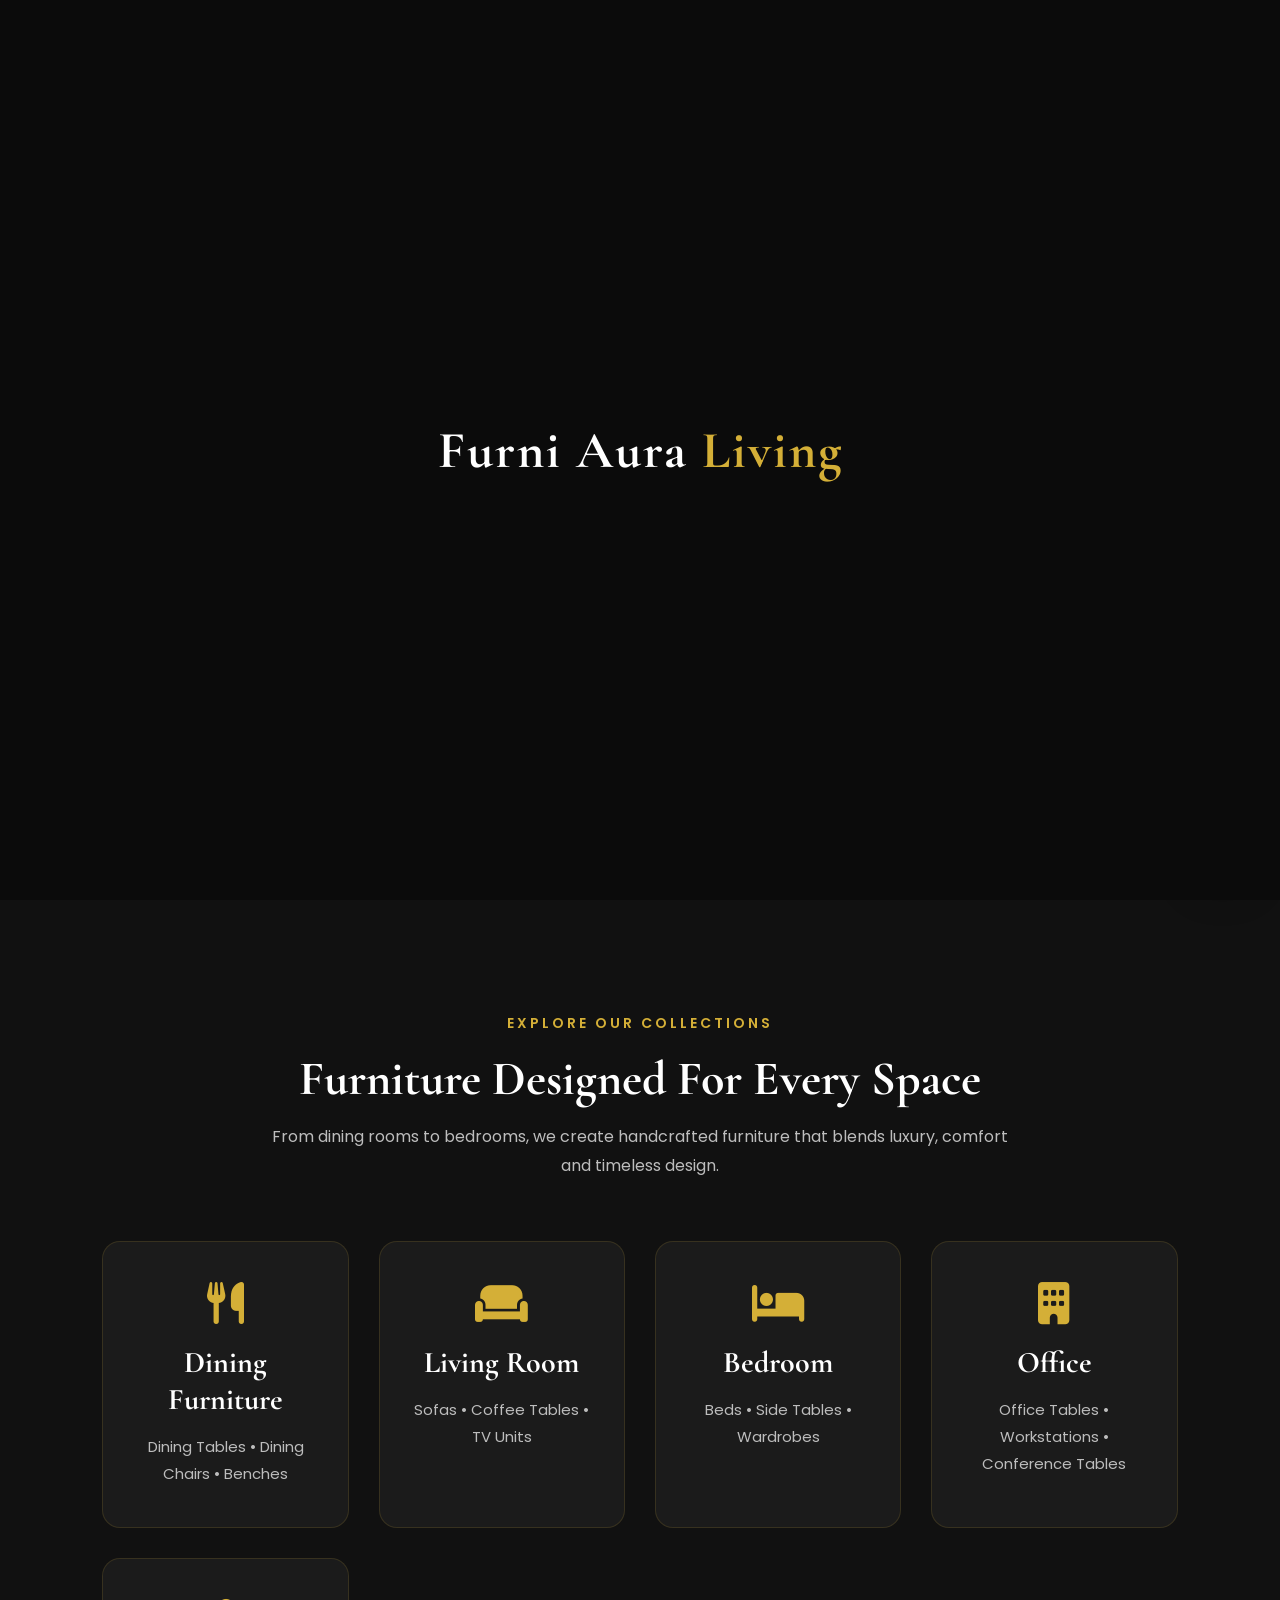
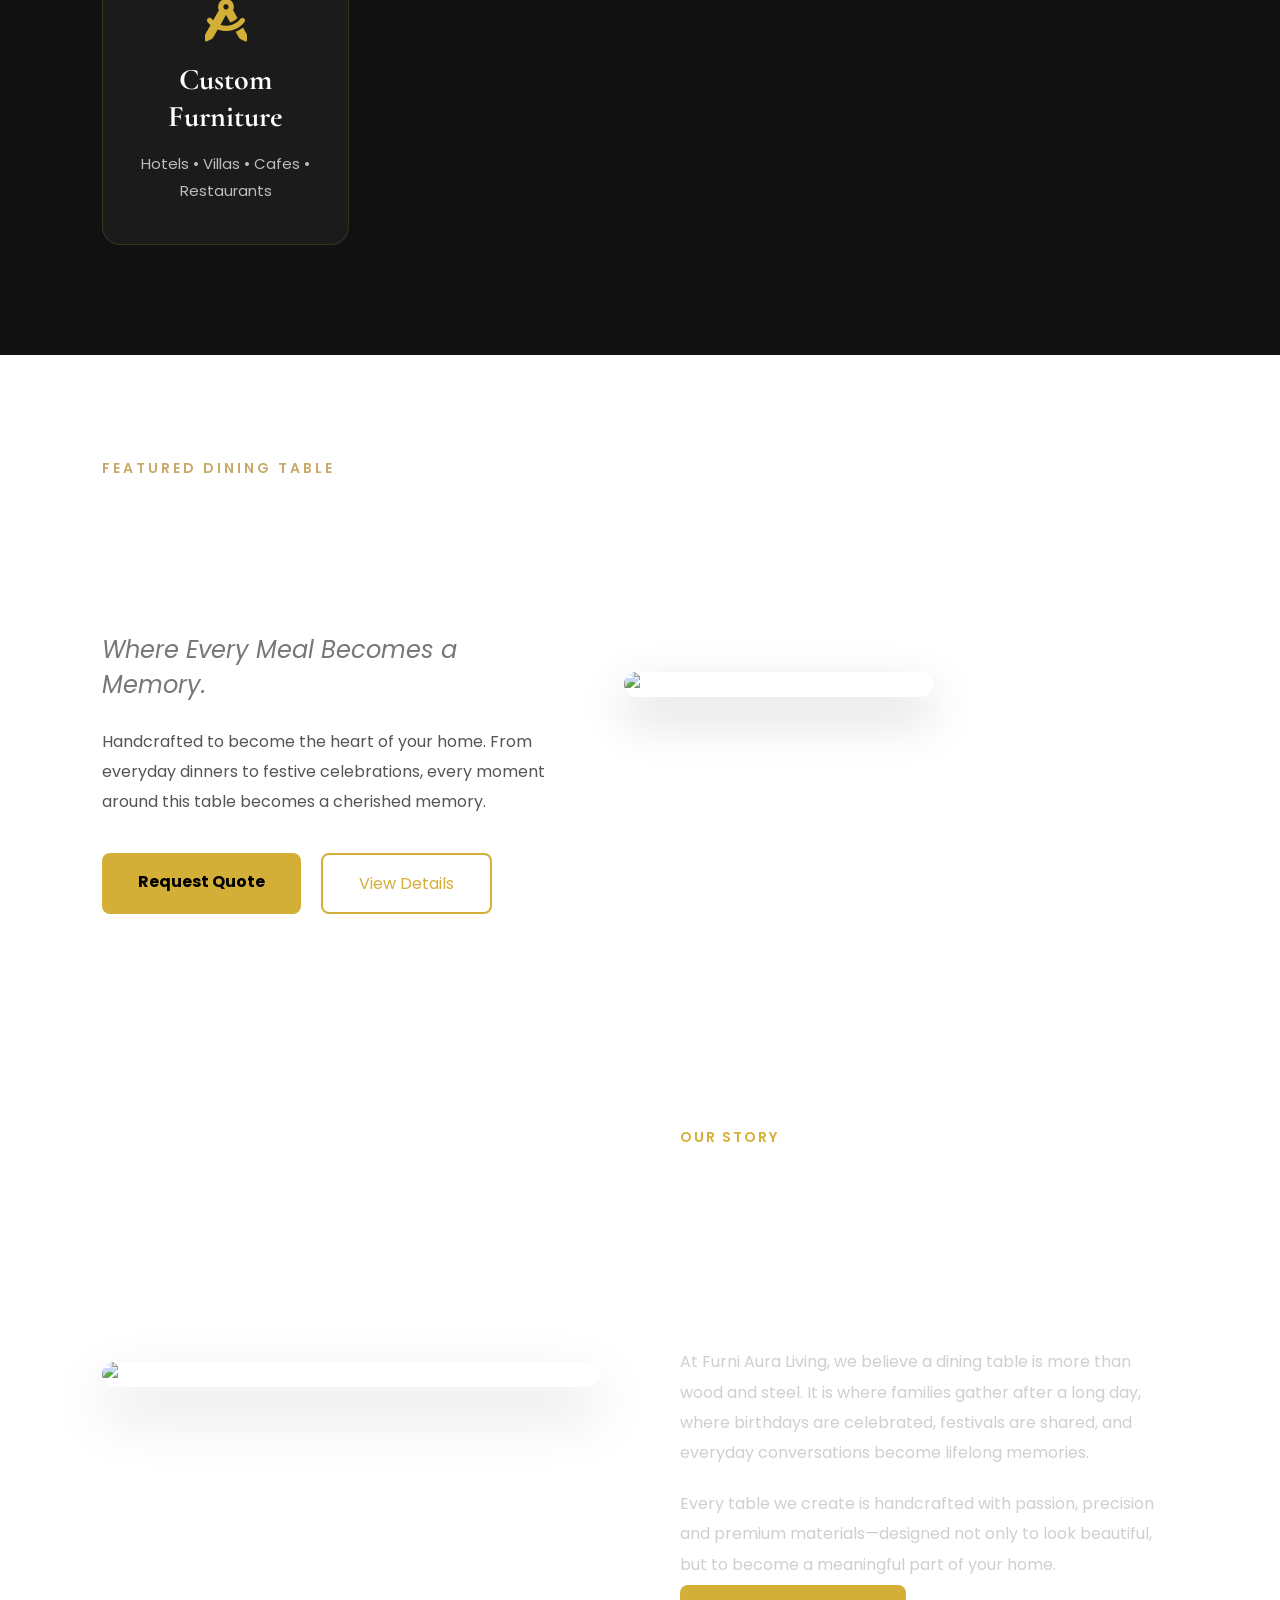
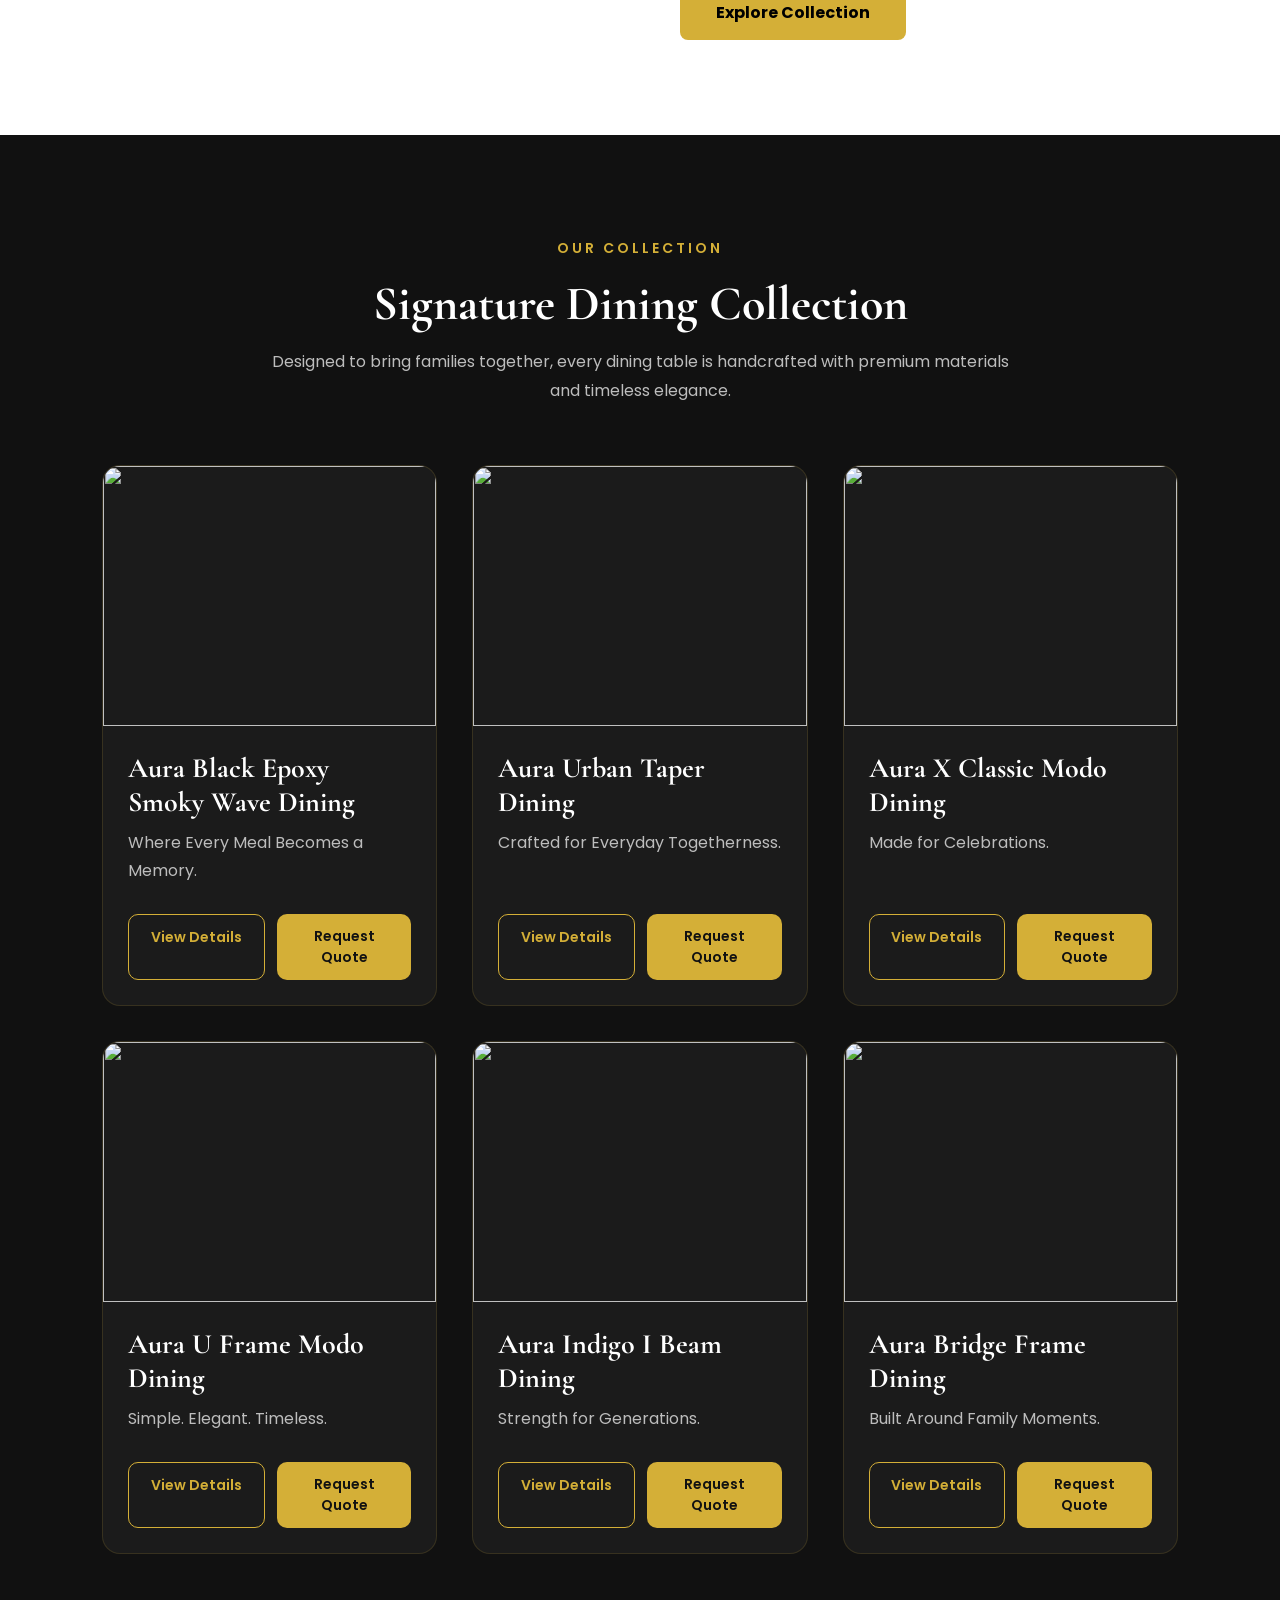
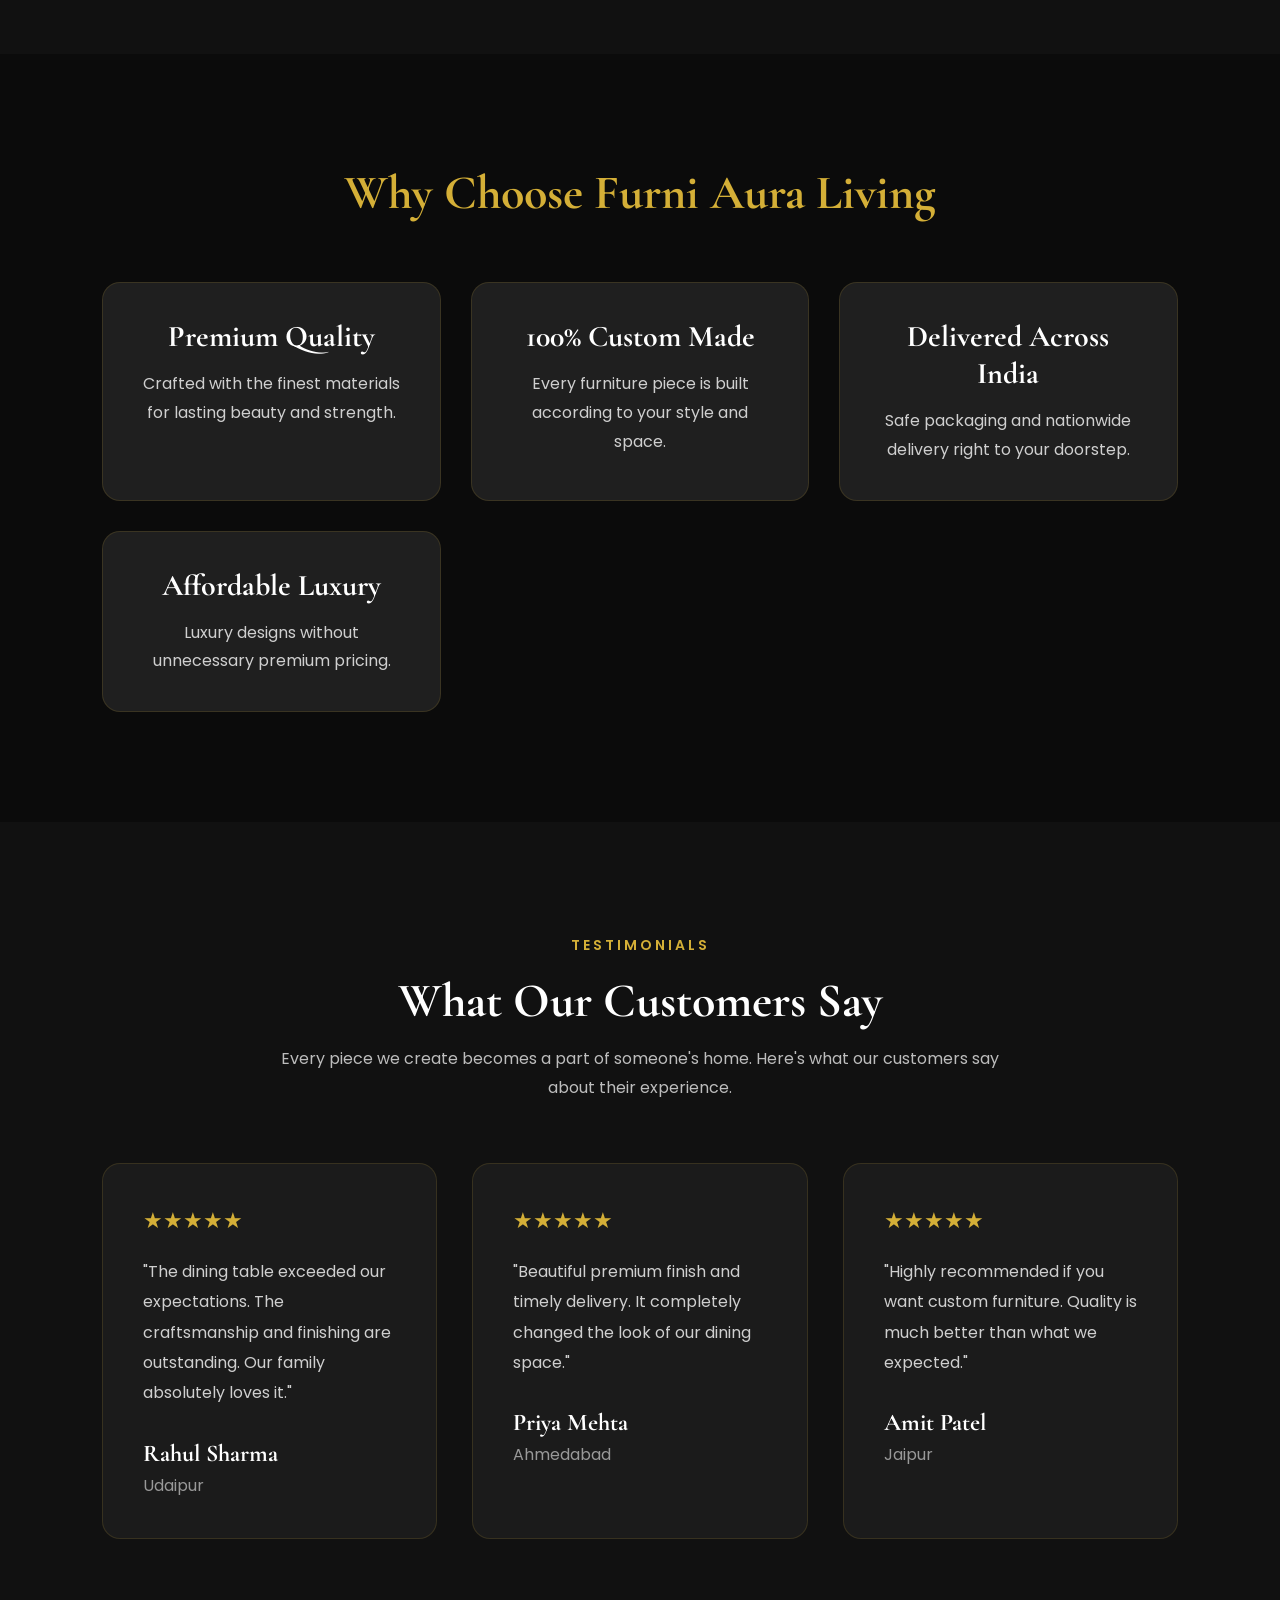
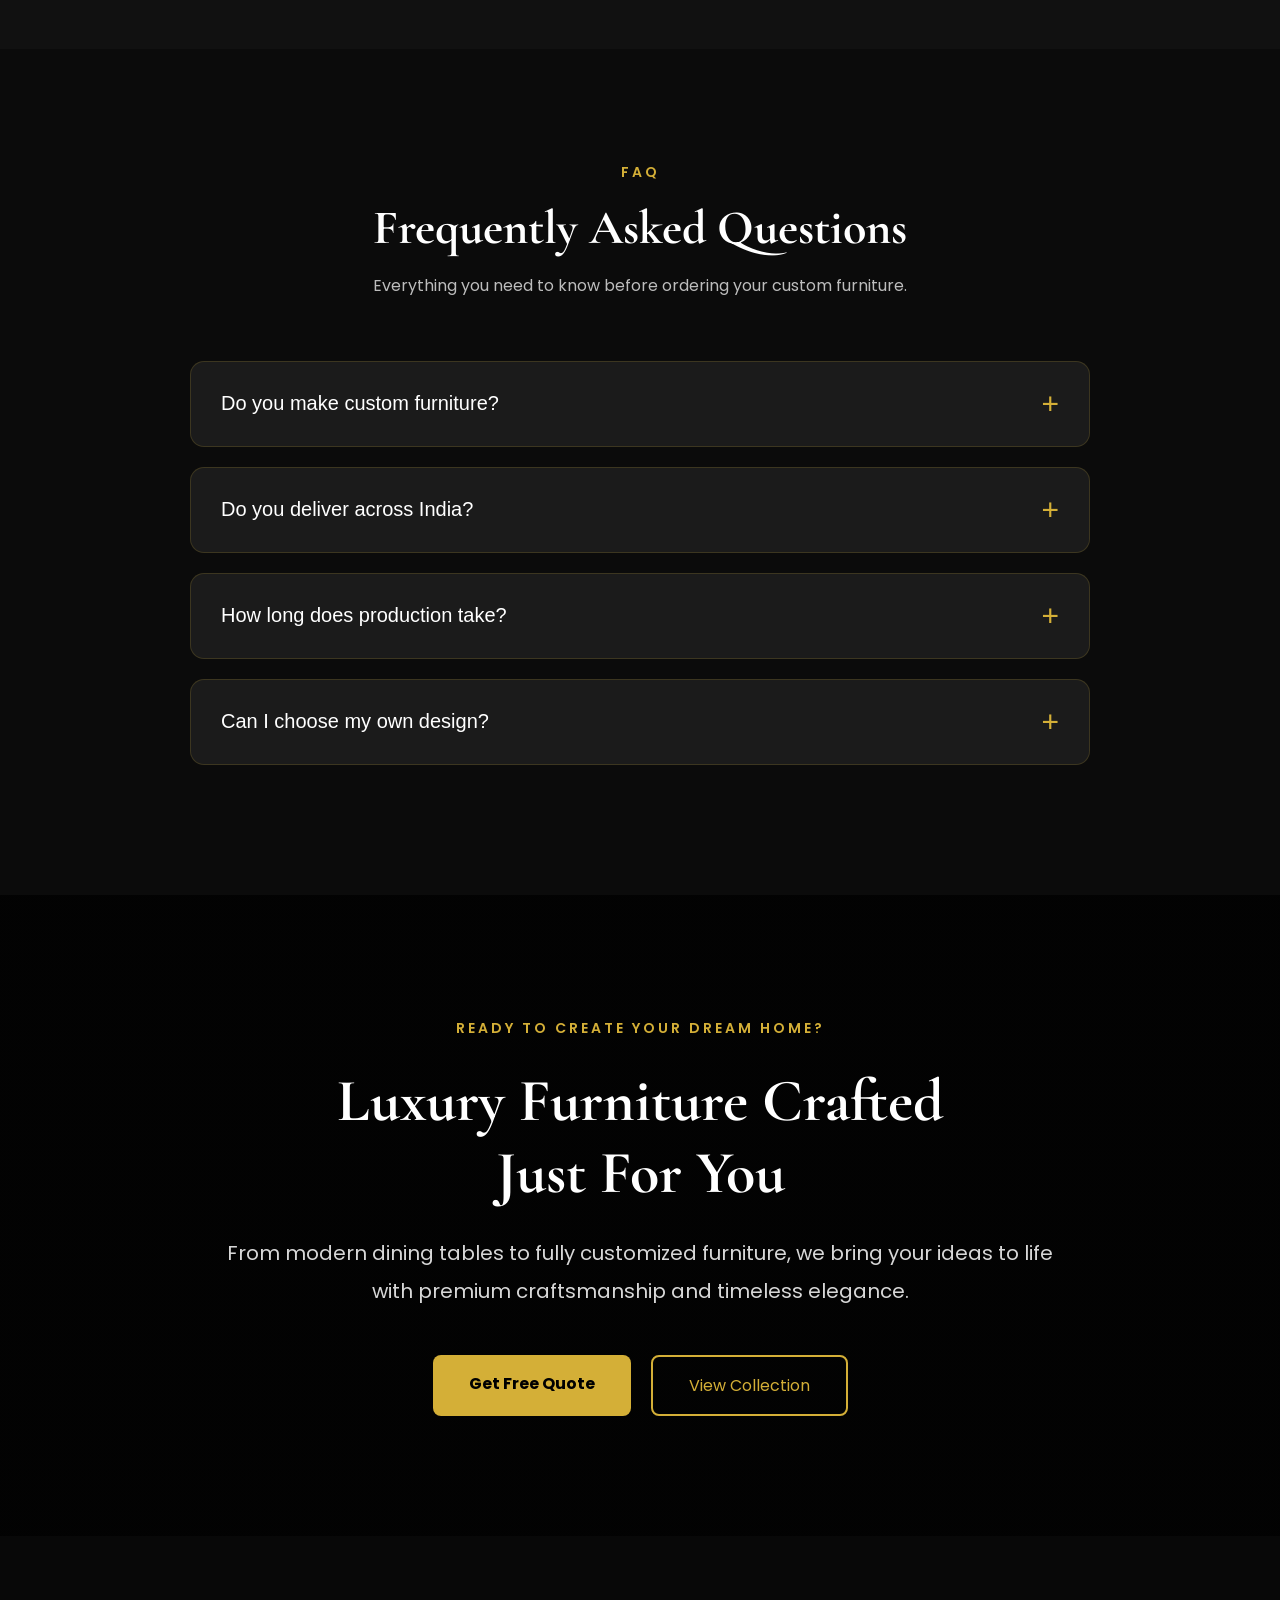
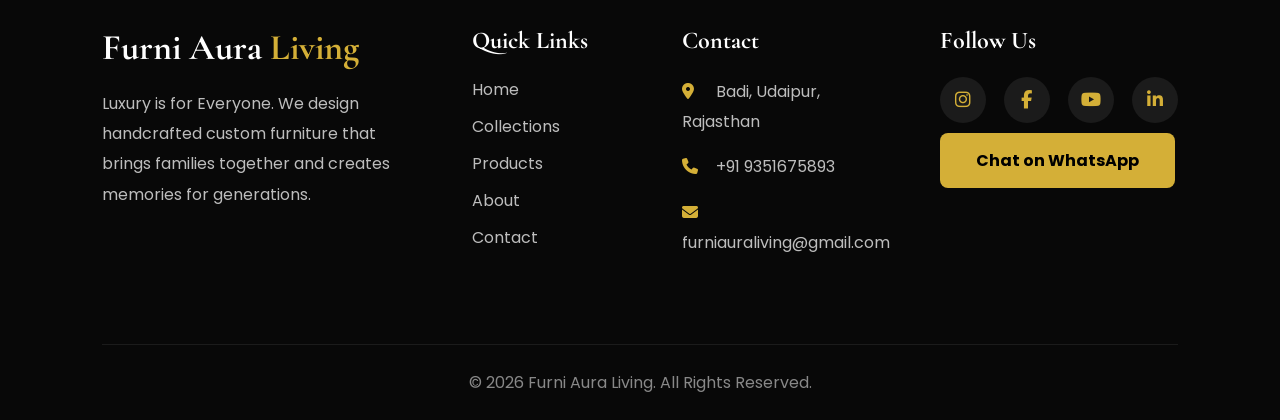
==== index.html @ 7c72769f "Add files via upload" ====
<!DOCTYPE html>
<html lang="en">
<head>
    <meta charset="UTF-8">
    <meta name="viewport" content="width=device-width, initial-scale=1.0">
    <title>Furni Aura Living</title>
<link rel="preconnect" href="https://fonts.googleapis.com">
<link rel="preconnect" href="https://fonts.gstatic.com" crossorigin>
<link rel="icon" href="images/favicon.png">
<link href="https://fonts.googleapis.com/css2?family=Cormorant+Garamond:wght@500;700&family=Poppins:wght@300;400;500;600;700&display=swap" rel="stylesheet">
<link rel="stylesheet" href="https://cdnjs.cloudflare.com/ajax/libs/font-awesome/6.7.2/css/all.min.css">
    <link rel="stylesheet" href="style.css">
</head>

<body>

<div id="preloader">
    <h1>Furni Aura <span>Living</span></h1>
</div>

<a href="https://wa.me/919351675893" class="whatsapp-float" target="_blank">
<i class="fab fa-whatsapp"></i>
</a>

<header class="navbar">
<a href="index.html" class="logo">
Furni Aura <span>Living</span>
</a>
<div class="menu-toggle">
    <i class="fa-solid fa-bars"></i>
</div>
    <nav>
<a href="index.html">Home</a>
<a href="collections.html">Collections</a>
<a href="products.html">Products</a>
<a href="about.html">About</a>
<a href="contact.html">Contact</a>
    </nav>

<a href="https://wa.me/919351675893?text=Hi%20Furni%20Aura%20Living,%20I%20want%20to%20know%20more%20about%20your%20furniture." class="gold-btn" target="_blank">
Get Free Quote
</a></header>

<section class="hero">

    <div class="overlay"></div>

    <div class="hero-content">

        <h1>Luxury Furniture Crafted for Every Home</h1>

        <p>
            Premium custom furniture handcrafted in Udaipur and delivered across India.
        </p>

        <div class="hero-buttons">
<a href="https://wa.me/919351675893?text=Hi%20Furni%20Aura%20Living,%20I%20want%20to%20know%20more%20about%20your%20furniture." class="gold-btn" target="_blank">
    Get Free Quote
</a>
<a href="collections.html" class="outline-btn">
    Explore Collection
</a>
        </div>

    </div>

</section>
<section class="home-categories">

    <div class="section-title">

        <span>EXPLORE OUR COLLECTIONS</span>

        <h2>Furniture Designed For Every Space</h2>

        <p>
            From dining rooms to bedrooms, we create handcrafted furniture
            that blends luxury, comfort and timeless design.
        </p>

    </div>

    <div class="category-grid">

        <div class="category-card">
            <i class="fa-solid fa-utensils"></i>
            <h3>Dining Furniture</h3>
            <p>Dining Tables • Dining Chairs • Benches</p>
        </div>

        <div class="category-card">
            <i class="fa-solid fa-couch"></i>
            <h3>Living Room</h3>
            <p>Sofas • Coffee Tables • TV Units</p>
        </div>

        <div class="category-card">
            <i class="fa-solid fa-bed"></i>
            <h3>Bedroom</h3>
            <p>Beds • Side Tables • Wardrobes</p>
        </div>

        <div class="category-card">
            <i class="fa-solid fa-building"></i>
            <h3>Office</h3>
            <p>Office Tables • Workstations • Conference Tables</p>
        </div>

        <div class="category-card">
            <i class="fa-solid fa-compass-drafting"></i>
            <h3>Custom Furniture</h3>
            <p>Hotels • Villas • Cafes • Restaurants</p>
        </div>

    </div>

</section>
<section class="featured-product reveal">

    <div class="featured-text">

        <span class="section-label">
            FEATURED DINING TABLE
        </span>

        <h2>
            Aura Black Epoxy Smoky Wave Dining
        </h2>

        <p class="featured-tagline">
            Where Every Meal Becomes a Memory.
        </p>

        <p class="featured-description">

            Handcrafted to become the heart of your home.
            From everyday dinners to festive celebrations,
            every moment around this table becomes a cherished memory.

        </p>

        <div class="featured-buttons">

            <a href="https://wa.me/919351675893"
               target="_blank"
               class="gold-btn">

               Request Quote

            </a>

            <a href="products.html"
               class="outline-btn">

               View Details

            </a>

        </div>

    </div>

    <div class="featured-image">

        <img src="images/smoky-wave.jpeg"
             alt="Aura Black Epoxy Smoky Wave Dining">

    </div>

</section>
<section class="our-story reveal">

    <div class="story-image">

        <img src="images/hero.jpg" alt="Furni Aura Living">

    </div>

    <div class="story-content">

        <span>OUR STORY</span>

        <h2>
            More Than Furniture.<br>
            A Place Where Memories Begin.
        </h2>

        <p>

            At Furni Aura Living, we believe a dining table is more than
            wood and steel.

            It is where families gather after a long day, where birthdays
            are celebrated, festivals are shared, and everyday conversations
            become lifelong memories.

        </p>

        <p>

            Every table we create is handcrafted with passion, precision
            and premium materials—designed not only to look beautiful,
            but to become a meaningful part of your home.

        </p>

        <a href="collections.html" class="gold-btn">

            Explore Collection

        </a>

    </div>

</section>
<section class="signature-collection reveal">

    <div class="section-title">
        <span>OUR COLLECTION</span>
        <h2>Signature Dining Collection</h2>

        <p>
            Designed to bring families together, every dining table is handcrafted
            with premium materials and timeless elegance.
        </p>
    </div>

    <div class="collection-grid">

        <div class="collection-card">
            <img src="images/smoky-wave.jpeg" alt="">
            <h3>Aura Black Epoxy Smoky Wave Dining</h3>
            <p>Where Every Meal Becomes a Memory.</p>
                <div class="card-buttons">

        <a href="products.html" class="small-outline-btn">
            View Details
        </a>

        <a href="https://wa.me/919351675893?text=Hi%20Furni%20Aura%20Living,%20I'm%20interested%20in%20Aura%20Black%20Epoxy%20Smoky%20Wave%20Dining."
           target="_blank"
           class="small-gold-btn">
            Request Quote
        </a>

    </div>
        </div>

        <div class="collection-card">
            <img src="images/urban-taper.png" alt="">
            <h3>Aura Urban Taper Dining</h3>
            <p>Crafted for Everyday Togetherness.</p>
                <div class="card-buttons">

        <a href="products.html" class="small-outline-btn">
            View Details
        </a>

        <a href="https://wa.me/919351675893?text=Hi%20Furni%20Aura%20Living,%20I'm%20interested%20in%20Aura%20Urban%20Taper%20Dining."
           target="_blank"
           class="small-gold-btn">
            Request Quote
        </a>

    </div>
        </div>

        <div class="collection-card">
            <img src="images/x-classic.png" alt="">
            <h3>Aura X Classic Modo Dining</h3>
            <p>Made for Celebrations.</p>
                <div class="card-buttons">

        <a href="products.html" class="small-outline-btn">
            View Details
        </a>

        <a href="https://wa.me/919351675893?text=Hi%20Furni%20Aura%20Living,%20I'm%20interested%20in%20Aura%20X%20Classic%20Modo%20Dining."
           target="_blank"
           class="small-gold-btn">
            Request Quote
        </a>

    </div>
        </div>

        <div class="collection-card">
            <img src="images/u-frame.png" alt="">
            <h3>Aura U Frame Modo Dining</h3>
            <p>Simple. Elegant. Timeless.</p>
                <div class="card-buttons">

        <a href="products.html" class="small-outline-btn">
            View Details
        </a>

        <a href="https://wa.me/919351675893?text=Hi%20Furni%20Aura%20Living,%20I'm%20interested%20in%20Aura%20U%20Frame%20Modo%20Dining."
           target="_blank"
           class="small-gold-btn">
            Request Quote
        </a>

    </div>
        </div>

        <div class="collection-card">
            <img src="images/indigo-i-beam.png" alt="">
            <h3>Aura Indigo I Beam Dining</h3>
            <p>Strength for Generations.</p>
                <div class="card-buttons">

        <a href="products.html" class="small-outline-btn">
            View Details
        </a>

        <a href="https://wa.me/919351675893?text=Hi%20Furni%20Aura%20Living,%20I'm%20interested%20in%20Aura%20Indigo%20I%20Beam%20Dining."
           target="_blank"
           class="small-gold-btn">
            Request Quote
        </a>

    </div>
        </div>

        <div class="collection-card">
            <img src="images/bridge-frame.png" alt="">
            <h3>Aura Bridge Frame Dining</h3>
            <p>Built Around Family Moments.</p>
                <div class="card-buttons">

        <a href="products.html" class="small-outline-btn">
            View Details
        </a>

        <a href="https://wa.me/919351675893?text=Hi%20Furni%20Aura%20Living,%20I'm%20interested%20in%20Aura%20Bridge%20Frame%20Dining."
           target="_blank"
           class="small-gold-btn">
            Request Quote
        </a>

    </div>
        </div>

    </div>

</section>
<section class="why-us reveal">

    <h2>Why Choose Furni Aura Living</h2>

    <div class="why-grid">

        <div class="why-card">
            <h3>Premium Quality</h3>
            <p>Crafted with the finest materials for lasting beauty and strength.</p>
        </div>

        <div class="why-card">
            <h3>100% Custom Made</h3>
            <p>Every furniture piece is built according to your style and space.</p>
        </div>

        <div class="why-card">
            <h3>Delivered Across India</h3>
            <p>Safe packaging and nationwide delivery right to your doorstep.</p>
        </div>

        <div class="why-card">
            <h3>Affordable Luxury</h3>
            <p>Luxury designs without unnecessary premium pricing.</p>
        </div>

    </div>

</section>
<section class="testimonials reveal">

    <div class="section-title">
        <span>TESTIMONIALS</span>

        <h2>What Our Customers Say</h2>

        <p>
            Every piece we create becomes a part of someone's home.
            Here's what our customers say about their experience.
        </p>
    </div>

    <div class="testimonial-grid">

        <div class="testimonial-card">

            <div class="stars">
                ★★★★★
            </div>

            <p>
                "The dining table exceeded our expectations.
                The craftsmanship and finishing are outstanding.
                Our family absolutely loves it."
            </p>

            <h4>Rahul Sharma</h4>

            <span>Udaipur</span>

        </div>

        <div class="testimonial-card">

            <div class="stars">
                ★★★★★
            </div>

            <p>
                "Beautiful premium finish and timely delivery.
                It completely changed the look of our dining space."
            </p>

            <h4>Priya Mehta</h4>

            <span>Ahmedabad</span>

        </div>

        <div class="testimonial-card">

            <div class="stars">
                ★★★★★
            </div>

            <p>
                "Highly recommended if you want custom furniture.
                Quality is much better than what we expected."
            </p>

            <h4>Amit Patel</h4>

            <span>Jaipur</span>

        </div>

    </div>

</section>
<section class="faq-section reveal">

    <div class="section-title">

        <span>FAQ</span>

        <h2>Frequently Asked Questions</h2>

        <p>
            Everything you need to know before ordering your custom furniture.
        </p>

    </div>

    <div class="faq-container">

        <div class="faq-item">

            <button class="faq-question">
                Do you make custom furniture?
                <span>+</span>
            </button>

            <div class="faq-answer">

                <p>
                    Yes. Every furniture piece is custom made according to your
                    preferred size, design, finish and requirements.
                </p>

            </div>

        </div>

        <div class="faq-item">

            <button class="faq-question">
                Do you deliver across India?
                <span>+</span>
            </button>

            <div class="faq-answer">

                <p>
                    Yes. We provide safe packaging and delivery across India.
                </p>

            </div>

        </div>

        <div class="faq-item">

            <button class="faq-question">
                How long does production take?
                <span>+</span>
            </button>

            <div class="faq-answer">

                <p>
                    Depending on the design, most furniture is completed within
                    15–30 days.
                </p>

            </div>

        </div>

        <div class="faq-item">

            <button class="faq-question">
                Can I choose my own design?
                <span>+</span>
            </button>

            <div class="faq-answer">

                <p>
                    Absolutely. We specialize in completely customized furniture
                    based on your ideas and space.
                </p>

            </div>

        </div>

    </div>

</section>
<section class="cta-section reveal">

    <div class="cta-content">

        <span>READY TO CREATE YOUR DREAM HOME?</span>

        <h2>
            Luxury Furniture Crafted <br>
            Just For You
        </h2>

        <p>
            From modern dining tables to fully customized furniture,
            we bring your ideas to life with premium craftsmanship
            and timeless elegance.
        </p>

        <div class="cta-buttons">

            <a href="https://wa.me/919351675893?text=Hi%20Furni%20Aura%20Living,%20I%20want%20a%20Free%20Quote."
               target="_blank"
               class="gold-btn">

                Get Free Quote

            </a>

            <a href="collections.html"
               class="outline-btn">

                View Collection

            </a>

        </div>

    </div>

</section>
<footer class="footer reveal">

    <div class="footer-container">

        <div class="footer-about">

            <h2>Furni Aura <span>Living</span></h2>

            <p>
                Luxury is for Everyone.
                We design handcrafted custom furniture that brings
                families together and creates memories for generations.
            </p>

        </div>

        <div class="footer-links">

            <h3>Quick Links</h3>

            <a href="index.html">Home</a>
            <a href="collections.html">Collections</a>
            <a href="products.html">Products</a>
            <a href="about.html">About</a>
            <a href="contact.html">Contact</a>

        </div>

        <div class="footer-contact">

            <h3>Contact</h3>

            <p><i class="fa-solid fa-location-dot"></i> Badi, Udaipur, Rajasthan</p>

            <p><i class="fa-solid fa-phone"></i> +91 9351675893</p>

            <p><i class="fa-solid fa-envelope"></i> furniauraliving@gmail.com</p>

        </div>

        <div class="footer-social">

            <h3>Follow Us</h3>

            <div class="social-icons">

                <a href="#"><i class="fab fa-instagram"></i></a>

                <a href="#"><i class="fab fa-facebook-f"></i></a>

                <a href="#"><i class="fab fa-youtube"></i></a>

                <a href="#"><i class="fab fa-linkedin-in"></i></a>

            </div>

            <a href="https://wa.me/919351675893?text=Hi%20Furni%20Aura%20Living"
               class="gold-btn"
               target="_blank">

               Chat on WhatsApp

            </a>

        </div>

    </div>

    <div class="footer-bottom">

        © 2026 Furni Aura Living. All Rights Reserved.

    </div>

</footer>
<script src="script.js"></script>
<button id="topBtn">
    <i class="fa-solid fa-arrow-up"></i>
</button>
</body>
</html>
---- style.css ----
*{
margin:0;
padding:0;
box-sizing:border-box;
}

body{
background:#0b0b0b;
color:white;
font-family:'Poppins',sans-serif;
}

.navbar{
position:fixed;
top:0;
left:0;
width:100%;
padding:22px 70px;
display:flex;
justify-content:space-between;
align-items:center;
background:rgba(0,0,0,.55);
backdrop-filter:blur(12px);
z-index:1000;
transition:.4s ease;
}
.navbar.scrolled{

padding:16px 70px;

background:rgba(8,8,8,.96);

box-shadow:0 10px 30px rgba(0,0,0,.35);

}

.logo{
font-size:28px;
font-weight:bold;
color:white;
}

.logo span{
color:#D4AF37;
}

nav{
display:flex;
gap:35px;
}

nav a{
text-decoration:none;
color:white;
transition:.3s;
}

nav a:hover{
color:#D4AF37;
}

.quote-btn{
background:#D4AF37;
padding:12px 28px;
color:black;
text-decoration:none;
border-radius:6px;
font-weight:bold;
}

.hero{
height:100vh;
background:linear-gradient(rgba(0,0,0,.75),rgba(0,0,0,.75)),
url("images/hero.jpg");
background-size:cover;
background-position:center;
display:flex;
justify-content:center;
align-items:center;
text-align:center;
padding:30px;
}

.hero-content{
max-width:850px;
}

.hero h1{
font-size:70px;
margin-bottom:25px;
}

.hero p{
font-size:22px;
color:#ddd;
margin-bottom:40px;
line-height:1.8;
}

.hero-buttons{
display:flex;
justify-content:center;
gap:20px;
flex-wrap:wrap;
}

.gold-btn{
background:#D4AF37;
color:black;
padding:16px 36px;
text-decoration:none;
font-weight:bold;
border-radius:8px;
transition:.35s ease;
}
.gold-btn:hover{
transform:translateY(-4px);
box-shadow:0 18px 40px rgba(212,175,55,.35);
}

.outline-btn{
border:2px solid #D4AF37;
color:#D4AF37;
padding:16px 36px;
text-decoration:none;
border-radius:8px;
transition:.35s ease;
}
.outline-btn:hover{
background:#D4AF37;
color:#111;
transform:translateY(-4px);
}
.collections{
padding:100px 8%;
background:#111;
text-align:center;
}

.collections h2{
font-size:48px;
margin-bottom:15px;
color:#D4AF37;
}

.section-text{
font-size:20px;
color:#bbb;
margin-bottom:60px;
}

.collection-grid{
display:grid;
grid-template-columns:repeat(3,1fr);
gap:30px;
}

.card{
background:#1b1b1b;
padding:45px 30px;
border-radius:18px;
transition:.35s;
border:1px solid #2c2c2c;
}

.card:hover{
transform:translateY(-12px);
border-color:#D4AF37;
}

.card h3{
font-size:28px;
margin-bottom:18px;
color:white;
}

.card p{
color:#bbb;
line-height:1.7;
}

@media(max-width:900px){

.collection-grid{

grid-template-columns:1fr;

}

}
.why-us{
padding:110px 8%;
background:#0b0b0b;
text-align:center;
}

.why-us h2{
font-size:48px;
color:#D4AF37;
margin-bottom:60px;
}

.why-grid{
display:grid;
grid-template-columns:repeat(2,1fr);
gap:35px;
}

.why-card{
background:#161616;
padding:45px;
border-radius:18px;
transition:.4s;
border:1px solid #242424;
}

.why-card:hover{
transform:translateY(-10px);
border-color:#D4AF37;
}

.why-card h3{
font-size:28px;
margin-bottom:15px;
}

.why-card p{
color:#bdbdbd;
line-height:1.8;
}

@media(max-width:900px){

.why-grid{

grid-template-columns:1fr;

}

}
h1,
h2,
h3{
    font-family:'Cormorant Garamond',serif;
}
.signature{
display:flex;
align-items:center;
justify-content:space-between;
gap:60px;
padding:120px 8%;
background:#111;
flex-wrap:wrap;
}

.signature-image{
flex:1;
}

.signature-image img{
width:100%;
border-radius:18px;
box-shadow:0 25px 60px rgba(0,0,0,.45);
}

.signature-content{
flex:1;
}

.tag{
display:inline-block;
color:#D4AF37;
letter-spacing:3px;
margin-bottom:20px;
font-size:14px;
}

.signature h2{
font-size:54px;
margin-bottom:25px;
}

.signature p{
font-size:20px;
color:#cfcfcf;
line-height:1.8;
margin-bottom:30px;
}

.signature ul{
list-style:none;
padding:0;
margin-bottom:40px;
}

.signature li{
margin-bottom:15px;
font-size:18px;
}

@media(max-width:900px){

.signature{

flex-direction:column;

}

.signature h2{

font-size:40px;

}

}
.whatsapp-float{
position:fixed;
right:25px;
bottom:25px;
width:65px;
height:65px;
background:#25D366;
border-radius:50%;
display:flex;
justify-content:center;
align-items:center;
font-size:32px;
text-decoration:none;
color:white;
box-shadow:0 15px 35px rgba(0,0,0,.35);
z-index:9999;
transition:.3s;
}

.whatsapp-float:hover{
transform:scale(1.1);
}

.featured-product{
    display:flex;
    align-items:center;
    justify-content:space-between;
    gap:60px;
    padding:100px 8%;
    background:#ffffff;
}

.featured-text{
    flex:1;
}

.featured-image{
    flex:1.2;
}

.featured-image img{
    width:100%;
    border-radius:20px;
    box-shadow:0 20px 50px rgba(0,0,0,.18);
    transition:.4s;
}

.featured-image img:hover{
    transform:scale(1.02);
}

.section-label{
    color:#c8a96a;
    font-size:14px;
    font-weight:600;
    letter-spacing:3px;
    text-transform:uppercase;
}

.featured-text h2{
    font-size:48px;
    margin:18px 0;
    font-family:'Cormorant Garamond', serif;
}

.featured-tagline{
    font-size:24px;
    font-style:italic;
    color:#777;
    margin-bottom:25px;
}

.featured-description{
    color:#555;
    line-height:1.9;
    max-width:520px;
    margin-bottom:35px;
}

.featured-buttons{
    display:flex;
    gap:20px;
    flex-wrap:wrap;
}

/* Mobile */

@media(max-width:900px){

.featured-product{
    flex-direction:column-reverse;
    text-align:center;
    padding:70px 6%;
}

.featured-description{
    max-width:100%;
}

.featured-buttons{
    justify-content:center;
}

.featured-text h2{
    font-size:38px;
}

}


.signature-collection{
    padding:100px 8%;
    background:#111;
}

.section-title{
    text-align:center;
    max-width:750px;
    margin:0 auto 60px;
}

.section-title span{
    color:#d4af37;
    letter-spacing:3px;
    font-size:14px;
    font-weight:600;
}

.section-title h2{
    color:#fff;
    font-size:48px;
    margin:15px 0;
    font-family:'Cormorant Garamond', serif;
}

.section-title p{
    color:#bdbdbd;
    line-height:1.8;
}

.collection-grid{
    display:grid;
    grid-template-columns:repeat(auto-fit,minmax(320px,1fr));
    gap:35px;
}

.collection-card{
    background:#1b1b1b;
    border-radius:18px;
    overflow:hidden;
    transition:.35s ease;
    border:1px solid rgba(212,175,55,.15);

    display:flex;
    flex-direction:column;
}

.collection-card:hover{
    transform:translateY(-10px);
    box-shadow:0 25px 60px rgba(212,175,55,.18);
}

.collection-card img{
    width:100%;
    height:260px;
    object-fit:cover;
    display:block;
    transition:0.5s ease;
}
.collection-card:hover img{
    transform:scale(1.05);
}

.collection-card h3{
    color:#fff;
    padding:25px 25px 10px;
    font-size:28px;
    font-family:'Cormorant Garamond', serif;
}

.collection-card p{
    color:#bdbdbd;
    padding:0 25px 30px;
    line-height:1.7;
}
.card-buttons{
    margin-top:auto;
}
/* Card Buttons */

.card-buttons{
    display:flex;
    gap:12px;
    padding:0 25px 25px;
}

.card-buttons a{
    flex:1;
    text-align:center;
    text-decoration:none;
    padding:12px;
    border-radius:10px;
    font-size:14px;
    font-weight:600;
    transition:.3s;
}

.small-gold-btn{
    background:#d4af37;
    color:#111;
}

.small-gold-btn:hover{
    background:#e5bf49;
    transform:translateY(-2px);
}

.small-outline-btn{
    border:1px solid #d4af37;
    color:#d4af37;
}

.small-outline-btn:hover{
    background:#d4af37;
    color:#111;
}

.our-story{

    display:flex;
    align-items:center;
    gap:80px;

    padding:110px 8%;

    background:#fff;

}

.story-image{

    flex:1;

}

.story-image img{

    width:100%;
    border-radius:18px;

    box-shadow:0 25px 60px rgba(0,0,0,.15);

}

.story-content{

    flex:1;

}

.story-content span{

    color:#d4af37;

    letter-spacing:3px;

    font-size:14px;

    font-weight:600;

}

.story-content h2{

    font-size:54px;

    margin:20px 0;

    line-height:1.1;

    font-family:'Cormorant Garamond', serif;

}

.story-content p{

    color:#555;

    line-height:1.9;

    margin-bottom:22px;

}

@media(max-width:900px){

.our-story{

    flex-direction:column;

}

.story-content{

    text-align:center;

}

}

.testimonials{

    padding:110px 8%;
    background:#111;

}

.testimonial-grid{

    display:grid;
    grid-template-columns:repeat(auto-fit,minmax(320px,1fr));
    gap:35px;

}

.testimonial-card{

    background:#1b1b1b;

    border:1px solid rgba(212,175,55,.15);

    border-radius:18px;

    padding:40px;

    transition:.35s;

}

.testimonial-card:hover{

    transform:translateY(-10px);

    box-shadow:0 20px 50px rgba(212,175,55,.15);

}

.stars{

    color:#D4AF37;

    font-size:22px;

    margin-bottom:20px;

}

.testimonial-card p{

    color:#cfcfcf;

    line-height:1.9;

    margin-bottom:30px;

}

.testimonial-card h4{

    font-size:24px;

    margin-bottom:5px;

    font-family:'Cormorant Garamond',serif;

}

.testimonial-card span{

    color:#999;

}

.faq-section{

padding:110px 8%;
background:#0b0b0b;

}

.faq-container{

max-width:900px;
margin:60px auto 0;

}

.faq-item{

background:#1b1b1b;
border-radius:14px;
margin-bottom:20px;
overflow:hidden;
border:1px solid rgba(212,175,55,.18);

}

.faq-question{

width:100%;
padding:25px 30px;
background:none;
border:none;
color:white;
font-size:20px;
display:flex;
justify-content:space-between;
align-items:center;
cursor:pointer;

}

.faq-question span{

font-size:30px;
color:#D4AF37;

}

.faq-answer{

display:none;
padding:0 30px 25px;

}

.faq-answer p{

color:#cfcfcf;
line-height:1.8;

}

.faq-item.active .faq-answer{

display:block;

}

.cta-section{

padding:120px 8%;
background:linear-gradient(rgba(0,0,0,.78),rgba(0,0,0,.78)),
url("images/hero.jpg");

background-size:cover;
background-position:center;
background-attachment:fixed;

text-align:center;

}

.cta-content{

max-width:850px;
margin:auto;

}

.cta-content span{

color:#D4AF37;
letter-spacing:3px;
font-size:14px;
font-weight:600;

}

.cta-content h2{

font-size:60px;
margin:25px 0;

}

.cta-content p{

color:#d7d7d7;
font-size:20px;
line-height:1.9;
margin-bottom:45px;

}

.cta-buttons{

display:flex;
justify-content:center;
gap:20px;
flex-wrap:wrap;

}

@media(max-width:900px){

.cta-content h2{

font-size:42px;

}

.cta-content p{

font-size:18px;

}

}

.footer{

background:#080808;
padding:90px 8% 25px;

}

.footer-container{

display:grid;
grid-template-columns:2fr 1fr 1.3fr 1.2fr;
gap:50px;

}

.footer h2{

font-size:36px;
margin-bottom:20px;

}

.footer h2 span{

color:#D4AF37;

}

.footer h3{

margin-bottom:22px;
font-size:24px;

}

.footer p{

color:#bdbdbd;
line-height:1.9;

}

.footer-links{

display:flex;
flex-direction:column;

}

.footer-links a{

color:#bdbdbd;
text-decoration:none;
margin-bottom:12px;
transition:.3s;

}

.footer-links a:hover{

color:#D4AF37;

}

.footer-contact p{

margin-bottom:15px;

}

.footer-contact i{

color:#D4AF37;
margin-right:10px;
width:20px;

}

.social-icons{

display:flex;
gap:18px;
margin-bottom:25px;

}

.social-icons a{

width:46px;
height:46px;

display:flex;
justify-content:center;
align-items:center;

border-radius:50%;

background:#1b1b1b;

color:#D4AF37;

font-size:18px;

text-decoration:none;

transition:.35s;

}

.social-icons a:hover{

background:#D4AF37;

color:#111;

transform:translateY(-5px);

}

.footer-bottom{

margin-top:70px;
padding-top:25px;

border-top:1px solid rgba(255,255,255,.08);

text-align:center;

color:#888;

}

@media(max-width:1100px){

.footer-container{

grid-template-columns:1fr 1fr;

}

}

@media(max-width:700px){

.footer-container{

grid-template-columns:1fr;

text-align:center;

}

.social-icons{

justify-content:center;

}

}

.reveal{

opacity:0;
transform:translateY(80px);
transition:all 1s ease;

}

.reveal.active{

opacity:1;
transform:translateY(0);

}

.page-hero{

height:55vh;

display:flex;

justify-content:center;

align-items:center;

text-align:center;

background:linear-gradient(rgba(0,0,0,.72),rgba(0,0,0,.72)),
url("images/hero.jpg");

background-size:cover;

background-position:center;

}

.page-content{

max-width:800px;
padding:20px;

}

.page-content span{

color:#D4AF37;
letter-spacing:3px;
font-size:14px;
font-weight:600;

}

.page-content h1{

font-size:62px;
margin:25px 0;

}

.page-content p{

font-size:20px;
color:#ddd;
line-height:1.8;

}

.products-page{

padding:110px 8%;

background:#111;

}
.home-categories{

padding:110px 8%;
background:#111;

}

.category-grid{

display:grid;
grid-template-columns:repeat(auto-fit,minmax(220px,1fr));
gap:30px;
margin-top:60px;

}

.category-card{

background:#1b1b1b;
padding:40px 30px;
text-align:center;
border-radius:18px;
border:1px solid rgba(212,175,55,.15);
transition:.35s ease;

}

.category-card:hover{

transform:translateY(-10px);
box-shadow:0 20px 50px rgba(212,175,55,.20);
border-color:#D4AF37;

}

.category-card i{

font-size:42px;
color:#D4AF37;
margin-bottom:20px;

}

.category-card h3{

font-family:'Cormorant Garamond', serif;
font-size:30px;
margin-bottom:15px;
color:#fff;

}

.category-card p{

font-size:15px;
line-height:1.8;
color:#bdbdbd;

}
.product-features{

list-style:none;
padding:0;
margin:20px 0;

}

.product-features li{

margin:10px 0;
color:#d8d8d8;
font-size:15px;

}

.product-features i{

color:#D4AF37;
margin-right:8px;

}
.about-story{

padding:100px 8%;
display:grid;
grid-template-columns:1fr 1fr;
gap:60px;
align-items:center;
background:#111;

}

.story-image img{

width:100%;
border-radius:20px;
display:block;

}

.story-content span{

color:#D4AF37;
font-size:14px;
letter-spacing:2px;

}

.story-content h2{

font-family:'Cormorant Garamond', serif;
font-size:48px;
margin:15px 0 25px;

}

.story-content p{

color:#cfcfcf;
line-height:1.9;
margin-bottom:20px;

}

@media(max-width:900px){

.about-story{

grid-template-columns:1fr;

}

}

.mission-vision{

padding:100px 8%;
display:grid;
grid-template-columns:repeat(auto-fit,minmax(320px,1fr));
gap:35px;
background:#181818;

}

.mv-card{

background:#1f1f1f;
padding:45px;
border-radius:18px;
text-align:center;
border:1px solid rgba(212,175,55,.15);
transition:.35s;

}

.mv-card:hover{

transform:translateY(-8px);
border-color:#D4AF37;
box-shadow:0 20px 50px rgba(212,175,55,.15);

}

.mv-card i{

font-size:48px;
color:#D4AF37;
margin-bottom:20px;

}

.mv-card h2{

font-family:'Cormorant Garamond',serif;
font-size:36px;
margin-bottom:18px;

}

.mv-card p{

color:#cfcfcf;
line-height:1.8;

}

.our-process{

padding:100px 8%;
background:#111;

}

.process-grid{

display:grid;
grid-template-columns:repeat(auto-fit,minmax(250px,1fr));
gap:30px;
margin-top:60px;

}

.process-card{

position:relative;
background:#1b1b1b;
padding:40px 30px;
border-radius:18px;
text-align:center;
border:1px solid rgba(212,175,55,.15);
transition:.35s;

}

.process-card:hover{

transform:translateY(-10px);
border-color:#D4AF37;
box-shadow:0 20px 50px rgba(212,175,55,.18);

}

.process-number{

position:absolute;
top:18px;
right:20px;
font-size:42px;
font-weight:700;
color:rgba(212,175,55,.15);

}

.process-card i{

font-size:48px;
color:#D4AF37;
margin-bottom:20px;

}

.process-card h3{

font-family:'Cormorant Garamond', serif;
font-size:30px;
margin-bottom:15px;

}

.process-card p{

color:#cfcfcf;
line-height:1.8;

}

.why-about{

padding:100px 8%;
background:#181818;

}

.why-grid{

display:grid;
grid-template-columns:repeat(auto-fit,minmax(250px,1fr));
gap:30px;
margin-top:60px;

}

.why-card{

background:#1f1f1f;
padding:35px;
border-radius:18px;
text-align:center;
border:1px solid rgba(212,175,55,.15);
transition:.35s;

}

.why-card:hover{

transform:translateY(-8px);
border-color:#D4AF37;
box-shadow:0 20px 50px rgba(212,175,55,.18);

}

.why-card i{

font-size:45px;
color:#D4AF37;
margin-bottom:20px;

}

.why-card h3{

font-family:'Cormorant Garamond',serif;
font-size:30px;
margin-bottom:15px;

}

.why-card p{

color:#cfcfcf;
line-height:1.8;

}

.contact-section{

padding:100px 8%;
display:grid;
grid-template-columns:1fr 1fr;
gap:60px;
background:#111;

}

.contact-info span{

color:#D4AF37;
letter-spacing:2px;
font-size:14px;

}

.contact-info h2{

font-family:'Cormorant Garamond',serif;
font-size:48px;
margin:15px 0 25px;

}

.contact-info p{

color:#cfcfcf;
line-height:1.9;

}

.contact-item{

display:flex;
gap:20px;
margin-top:30px;
align-items:flex-start;

}

.contact-item i{

font-size:26px;
color:#D4AF37;
margin-top:5px;

}

.contact-form form{

display:flex;
flex-direction:column;
gap:20px;

}

.contact-form input,
.contact-form textarea{

background:#1b1b1b;
border:1px solid rgba(212,175,55,.15);
padding:18px;
border-radius:10px;
color:#fff;
font-size:15px;
outline:none;

}

.contact-form input:focus,
.contact-form textarea:focus{

border-color:#D4AF37;

}

@media(max-width:900px){

.contact-section{

grid-template-columns:1fr;

}

}
.menu-toggle{
    display:none;
    font-size:28px;
    color:#D4AF37;
    cursor:pointer;
}

@media(max-width:900px){

.navbar{
    padding:18px 25px;
}

.menu-toggle{
    display:block;
}

nav{
    position:absolute;
    top:100%;
    left:0;
    width:100%;
    background:#111;

    flex-direction:column;
    align-items:center;
    gap:25px;
    padding:30px 0;

    display:flex;

    opacity:0;
    visibility:hidden;
    transform:translateY(-20px);

    transition:.35s ease;
}

nav.active{
    opacity:1;
    visibility:visible;
    transform:translateY(0);
}
.gold-btn{
    display:none;
}

.hero h1{
    font-size:46px;
}

.hero p{
    font-size:18px;
}
}

.hero-content{
    animation: heroFade 1.2s ease;
}

@keyframes heroFade{

    from{
        opacity:0;
        transform:translateY(40px);
    }

    to{
        opacity:1;
        transform:translateY(0);
    }

}
#topBtn{

position:fixed;

right:25px;

bottom:105px;

width:55px;

height:55px;

border:none;

border-radius:50%;

background:#D4AF37;

color:#111;

font-size:20px;

cursor:pointer;

display:none;

z-index:999;

box-shadow:0 10px 30px rgba(0,0,0,.35);

transition:.3s;

}

#topBtn:hover{

transform:translateY(-5px);

}
#preloader{
    position:fixed;
    inset:0;
    background:#0b0b0b;
    display:flex;
    justify-content:center;
    align-items:center;
    z-index:99999;
    transition:opacity .6s ease, visibility .6s ease;
}

#preloader h1{
    font-family:'Cormorant Garamond',serif;
    font-size:52px;
    color:white;
    letter-spacing:2px;
}

#preloader span{
    color:#D4AF37;
}

#preloader.hide{
    opacity:0;
    visibility:hidden;
}
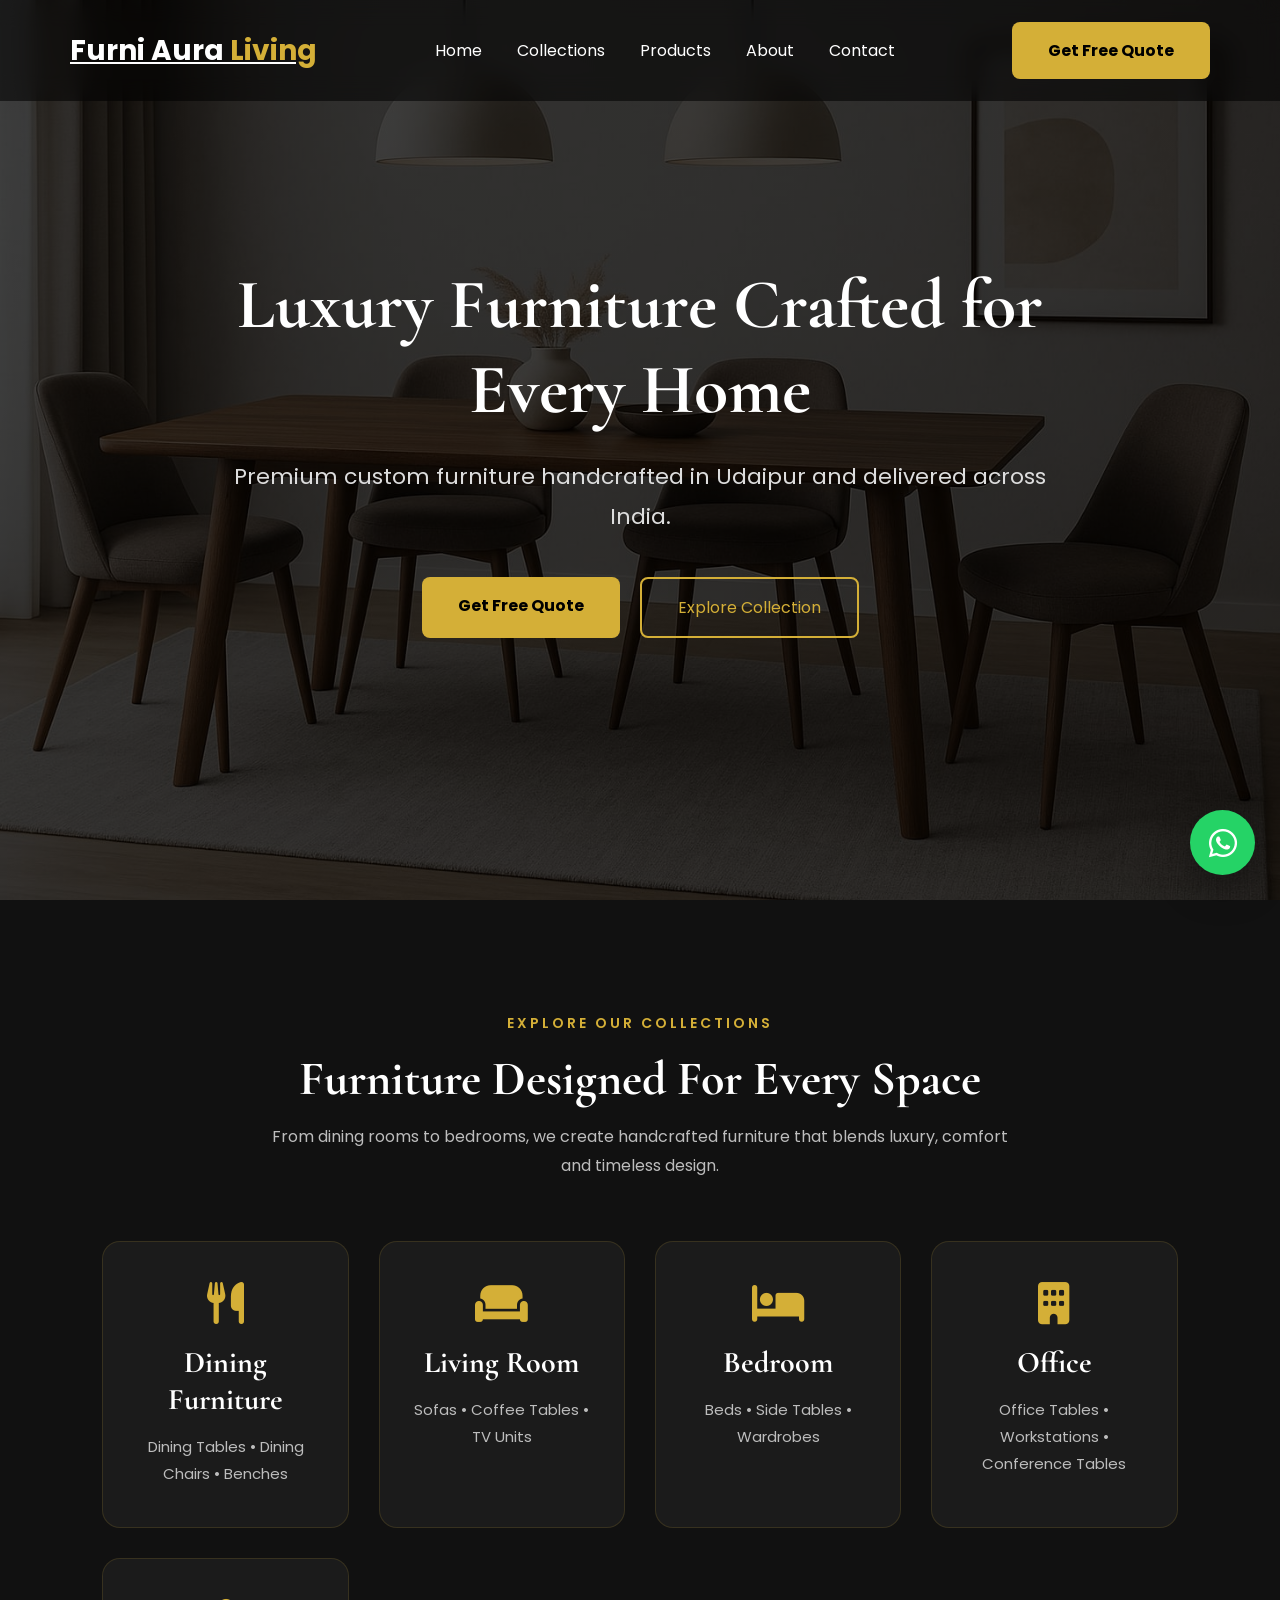
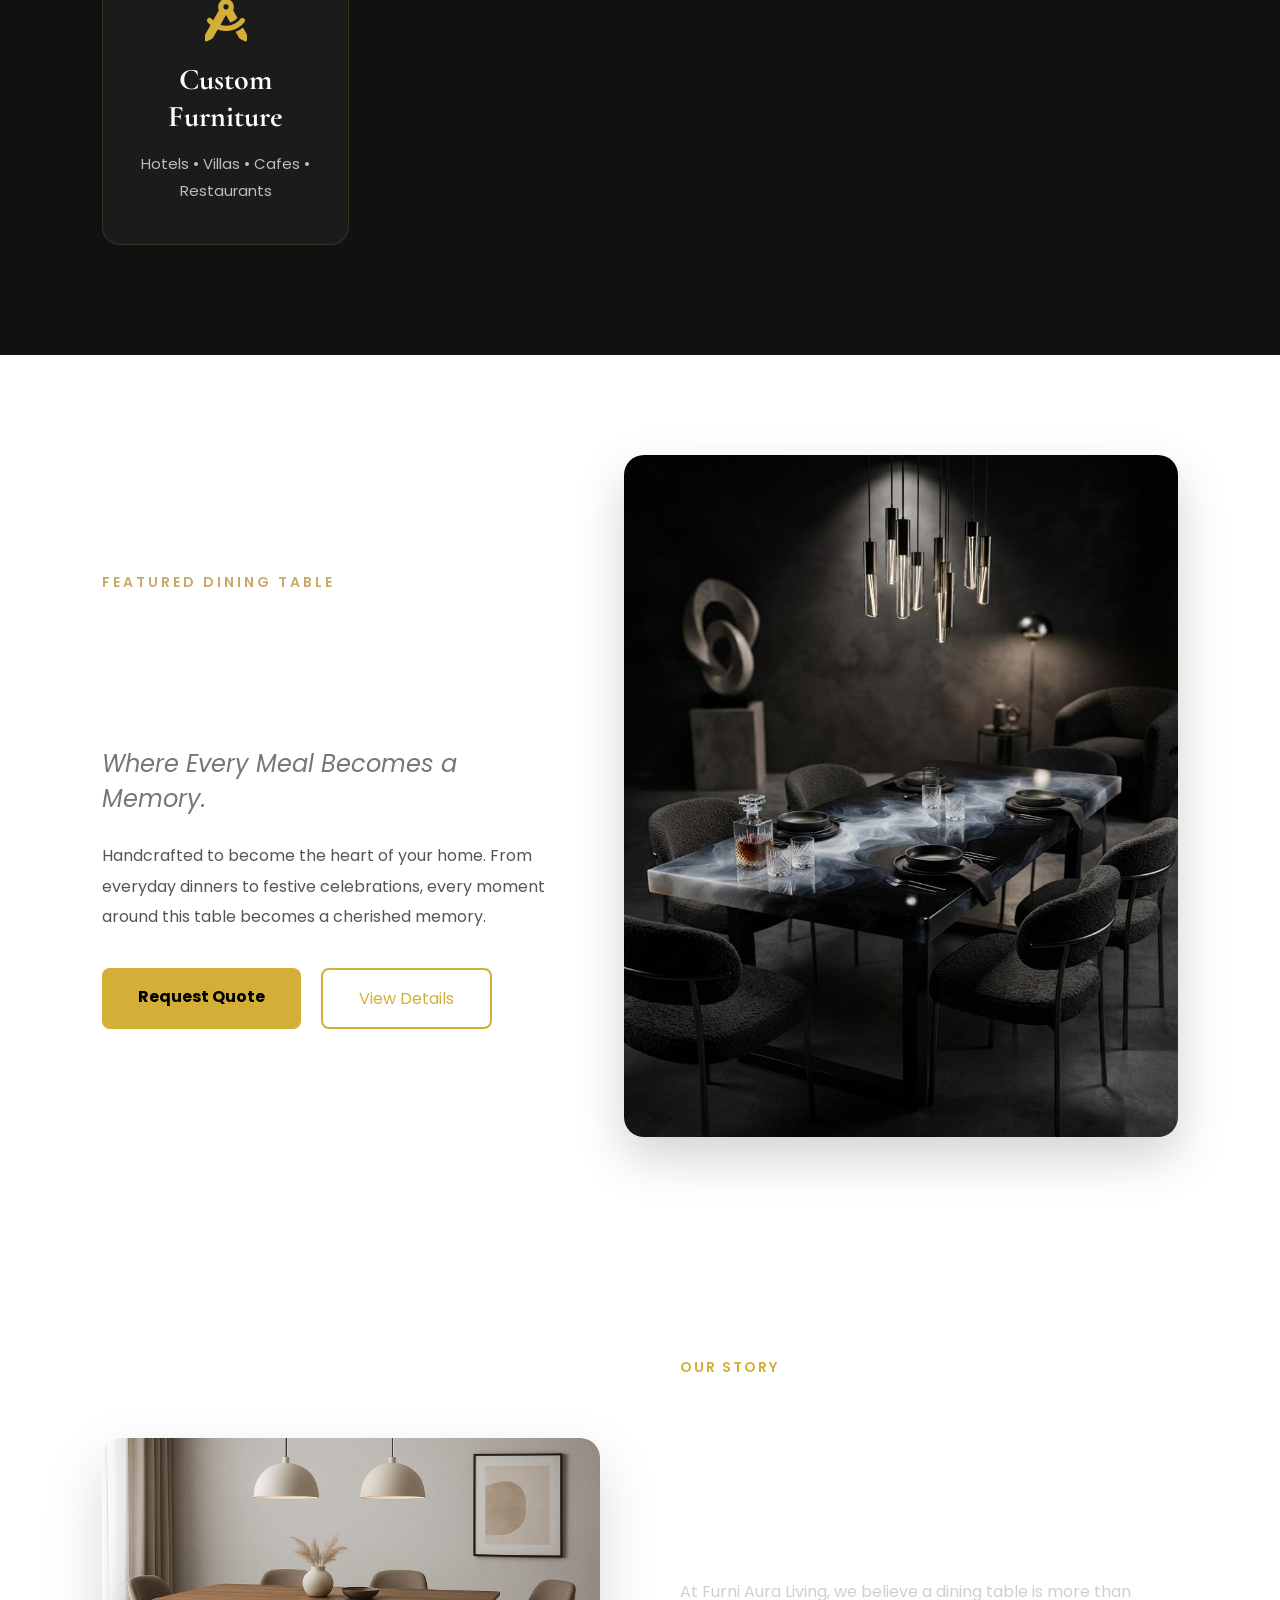
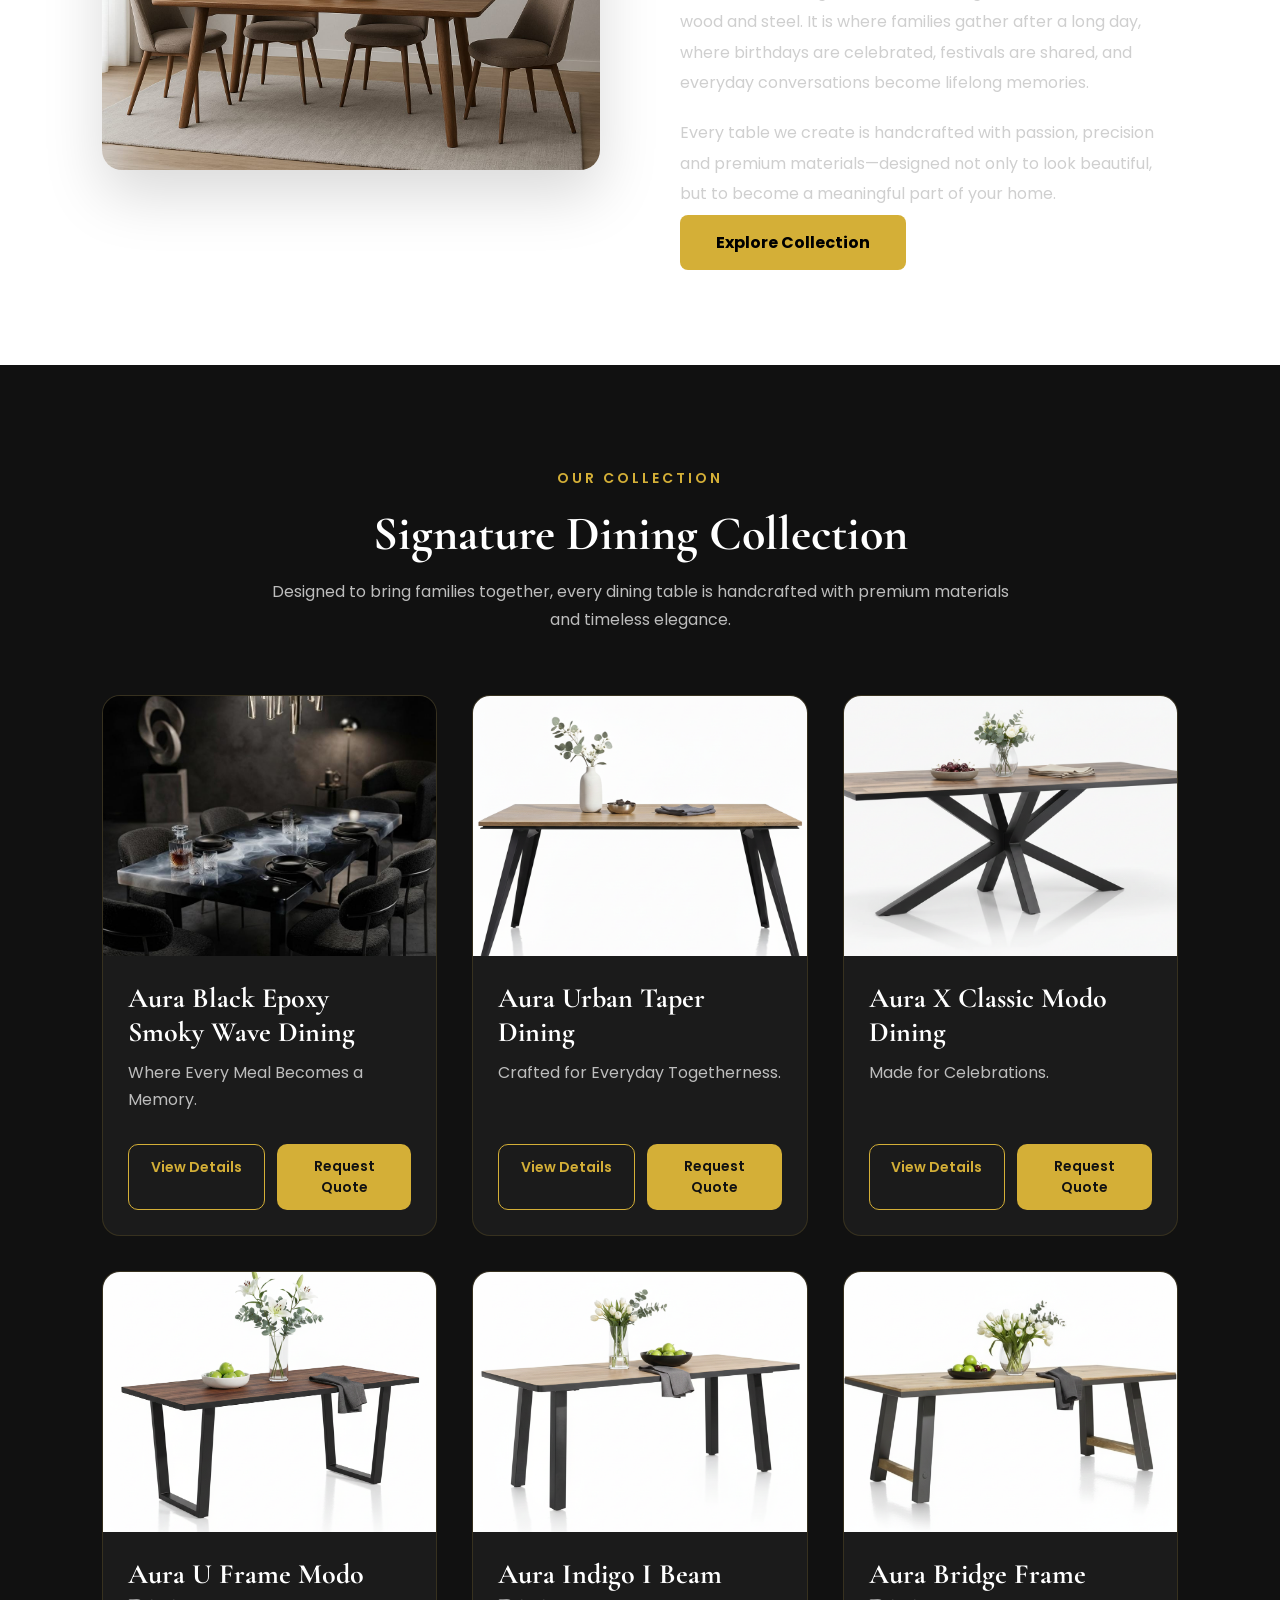
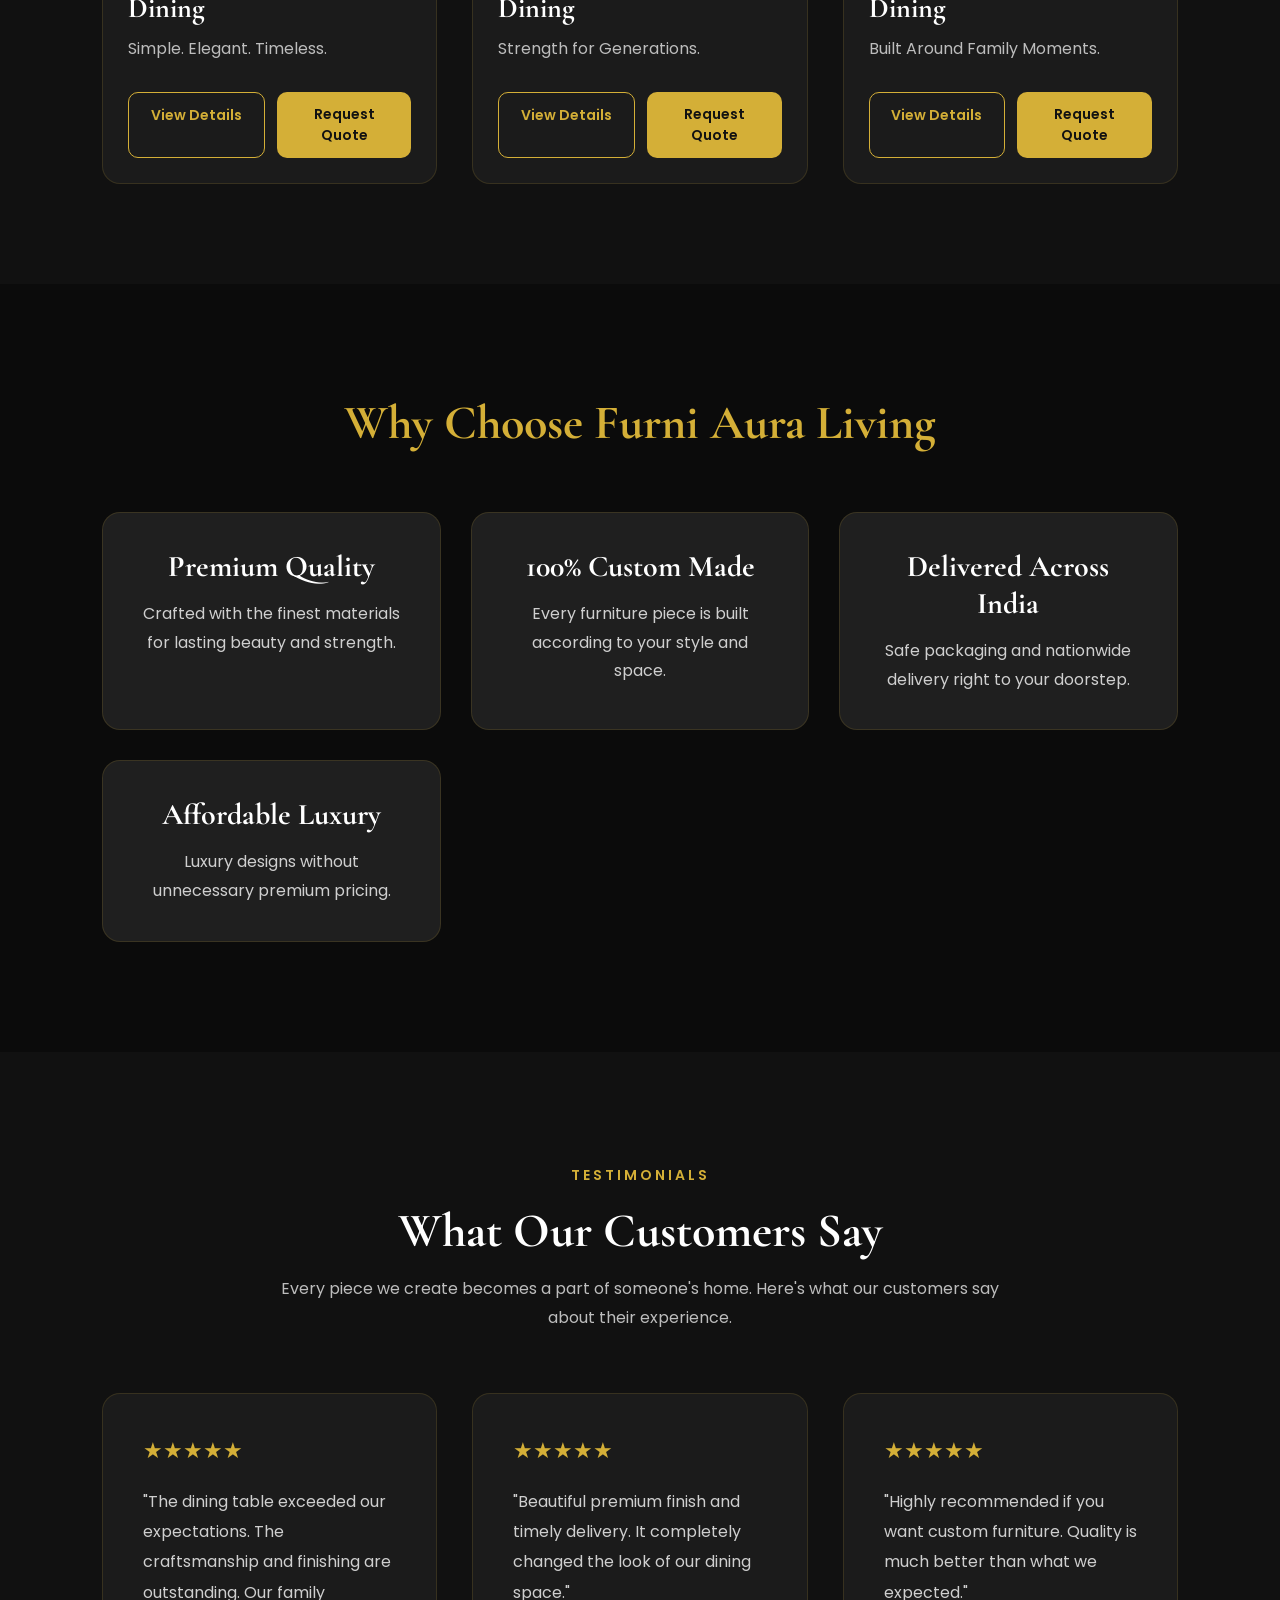
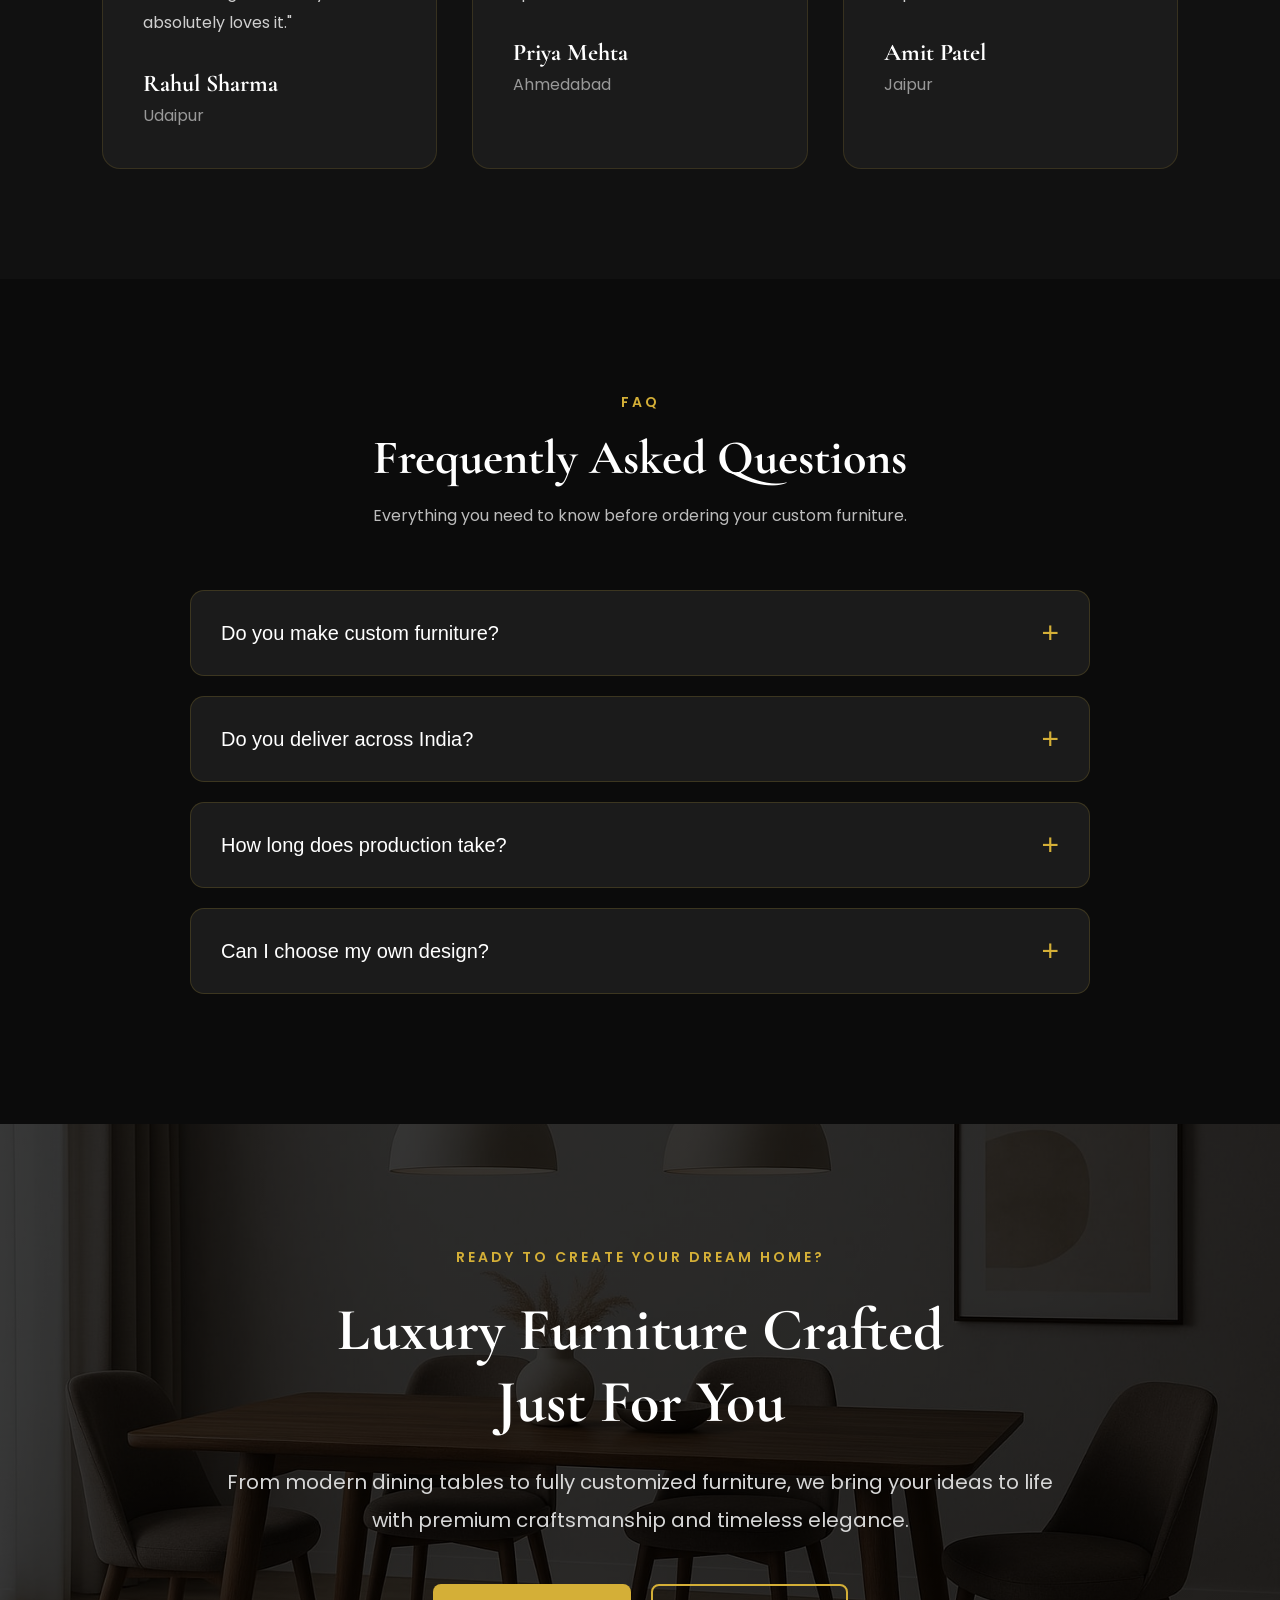
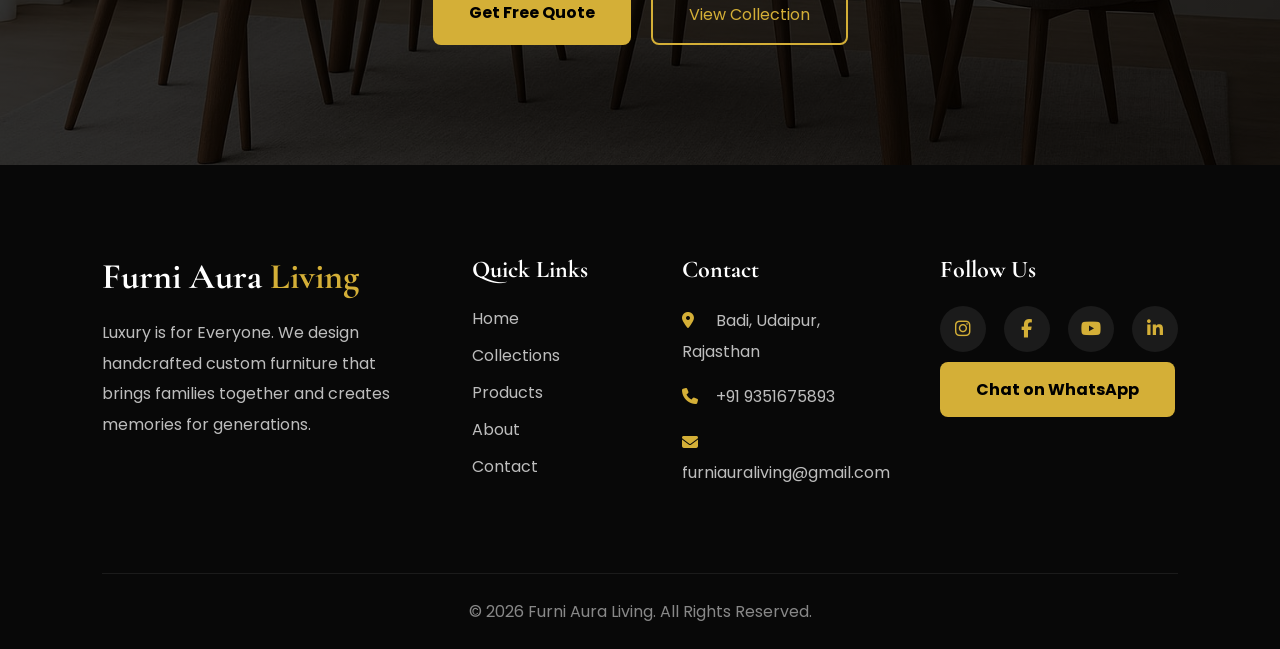
==== commit 87189278: "Add files via upload" ====
--- a/index.html
+++ b/index.html
@@ -6,7 +6,7 @@
     <title>Furni Aura Living</title>
 <link rel="preconnect" href="https://fonts.googleapis.com">
 <link rel="preconnect" href="https://fonts.gstatic.com" crossorigin>
-<link rel="icon" href="images/favicon.png">
+<link rel="icon" href="favicon.png">
 <link href="https://fonts.googleapis.com/css2?family=Cormorant+Garamond:wght@500;700&family=Poppins:wght@300;400;500;600;700&display=swap" rel="stylesheet">
 <link rel="stylesheet" href="https://cdnjs.cloudflare.com/ajax/libs/font-awesome/6.7.2/css/all.min.css">
     <link rel="stylesheet" href="style.css">
@@ -162,7 +162,7 @@
 
     <div class="featured-image">
 
-        <img src="images/smoky-wave.jpeg"
+        <img src="smoky-wave.jpeg"
              alt="Aura Black Epoxy Smoky Wave Dining">
 
     </div>
@@ -172,7 +172,7 @@
 
     <div class="story-image">
 
-        <img src="images/hero.jpg" alt="Furni Aura Living">
+        <img src="hero.jpg" alt="Furni Aura Living">
 
     </div>
 
@@ -228,7 +228,7 @@
     <div class="collection-grid">
 
         <div class="collection-card">
-            <img src="images/smoky-wave.jpeg" alt="">
+            <img src="smoky-wave.jpeg" alt="">
             <h3>Aura Black Epoxy Smoky Wave Dining</h3>
             <p>Where Every Meal Becomes a Memory.</p>
                 <div class="card-buttons">
@@ -247,7 +247,7 @@
         </div>
 
         <div class="collection-card">
-            <img src="images/urban-taper.png" alt="">
+            <img src="urban-taper.png" alt="">
             <h3>Aura Urban Taper Dining</h3>
             <p>Crafted for Everyday Togetherness.</p>
                 <div class="card-buttons">
@@ -266,7 +266,7 @@
         </div>
 
         <div class="collection-card">
-            <img src="images/x-classic.png" alt="">
+            <img src="x-classic.png" alt="">
             <h3>Aura X Classic Modo Dining</h3>
             <p>Made for Celebrations.</p>
                 <div class="card-buttons">
@@ -285,7 +285,7 @@
         </div>
 
         <div class="collection-card">
-            <img src="images/u-frame.png" alt="">
+            <img src="u-frame.png" alt="">
             <h3>Aura U Frame Modo Dining</h3>
             <p>Simple. Elegant. Timeless.</p>
                 <div class="card-buttons">
@@ -304,7 +304,7 @@
         </div>
 
         <div class="collection-card">
-            <img src="images/indigo-i-beam.png" alt="">
+            <img src="indigo-i-beam.png" alt="">
             <h3>Aura Indigo I Beam Dining</h3>
             <p>Strength for Generations.</p>
                 <div class="card-buttons">
@@ -323,7 +323,7 @@
         </div>
 
         <div class="collection-card">
-            <img src="images/bridge-frame.png" alt="">
+            <img src="bridge-frame.png" alt="">
             <h3>Aura Bridge Frame Dining</h3>
             <p>Built Around Family Moments.</p>
                 <div class="card-buttons">
@@ -647,9 +647,9 @@
     </div>
 
 </footer>
-<script src="script.js"></script>
 <button id="topBtn">
     <i class="fa-solid fa-arrow-up"></i>
 </button>
+<script src="script.js"></script>
 </body>
 </html>
--- a/style.css
+++ b/style.css
@@ -71,7 +71,7 @@
 .hero{
 height:100vh;
 background:linear-gradient(rgba(0,0,0,.75),rgba(0,0,0,.75)),
-url("images/hero.jpg");
+url("hero.jpg");
 background-size:cover;
 background-position:center;
 display:flex;
@@ -766,7 +766,7 @@
 
 padding:120px 8%;
 background:linear-gradient(rgba(0,0,0,.78),rgba(0,0,0,.78)),
-url("images/hero.jpg");
+url("hero.jpg");
 
 background-size:cover;
 background-position:center;
@@ -1021,7 +1021,7 @@
 text-align:center;
 
 background:linear-gradient(rgba(0,0,0,.72),rgba(0,0,0,.72)),
-url("images/hero.jpg");
+url("hero.jpg");
 
 background-size:cover;
 
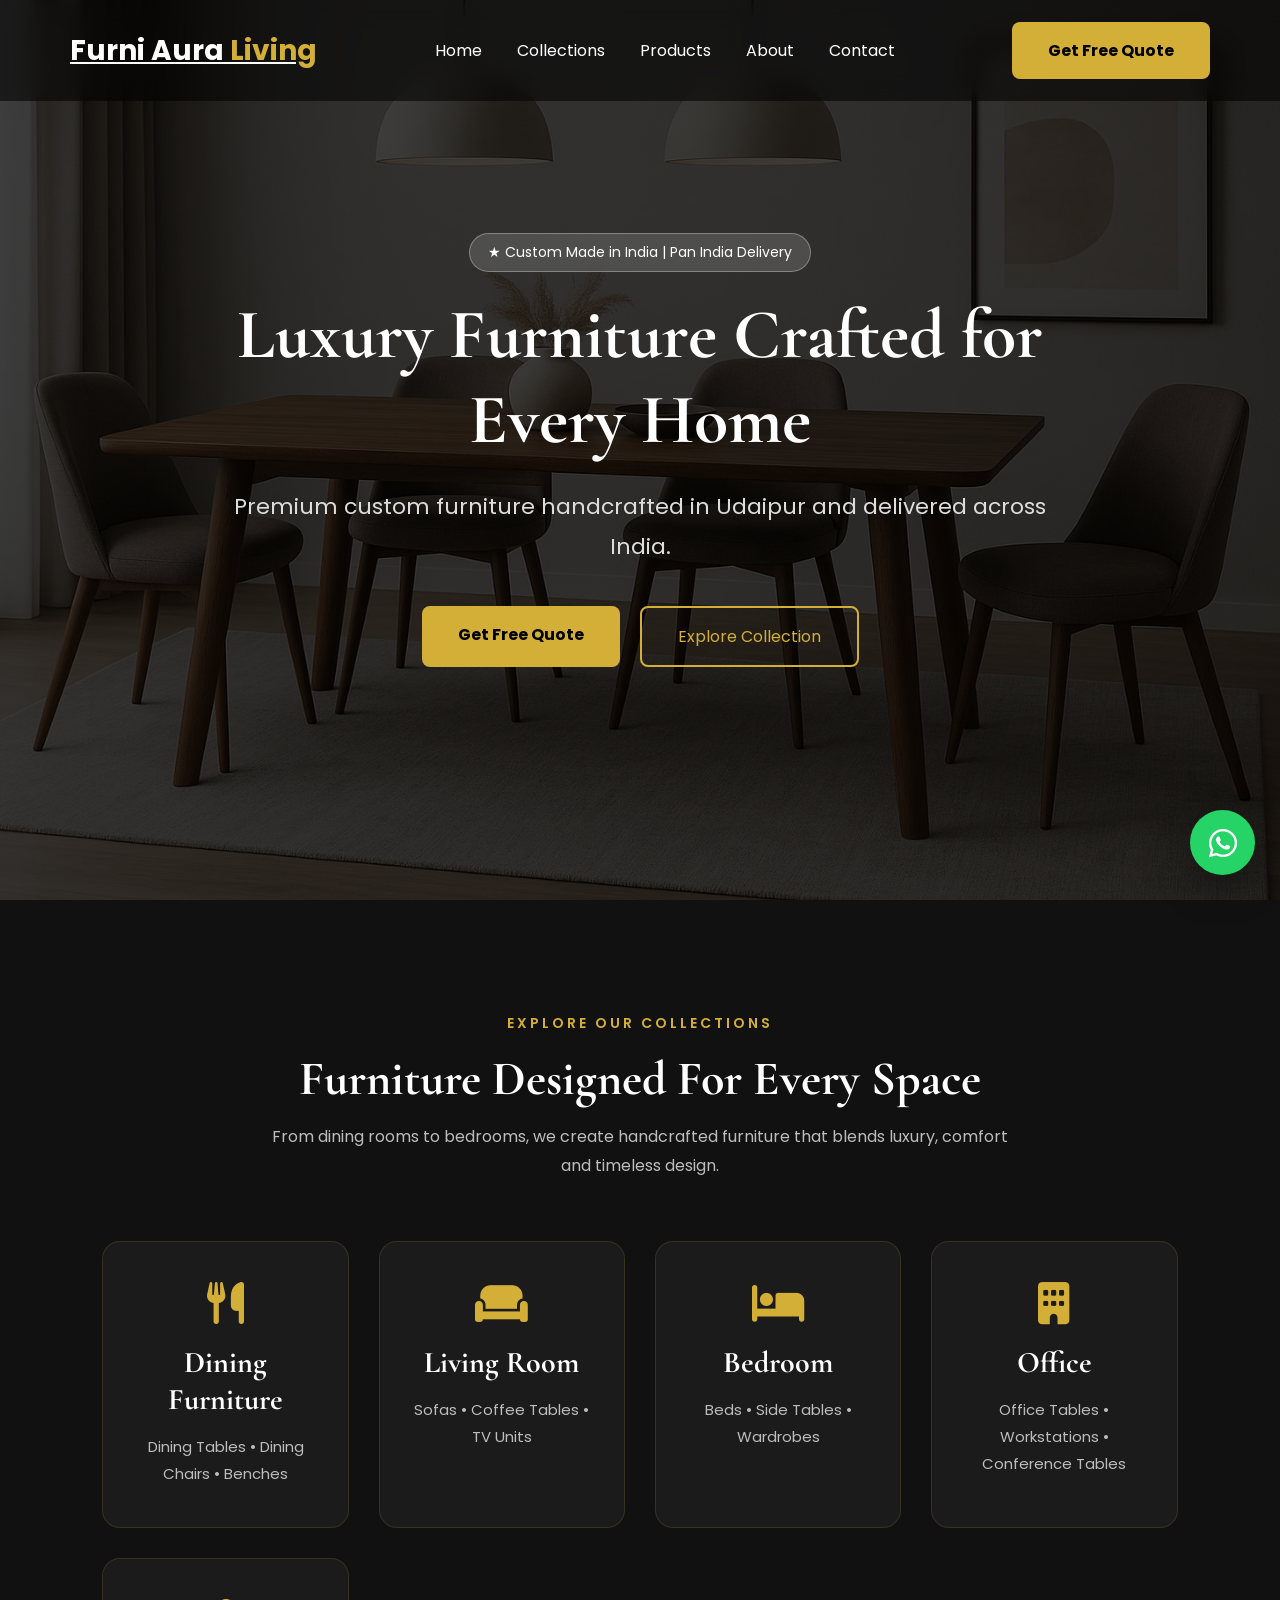
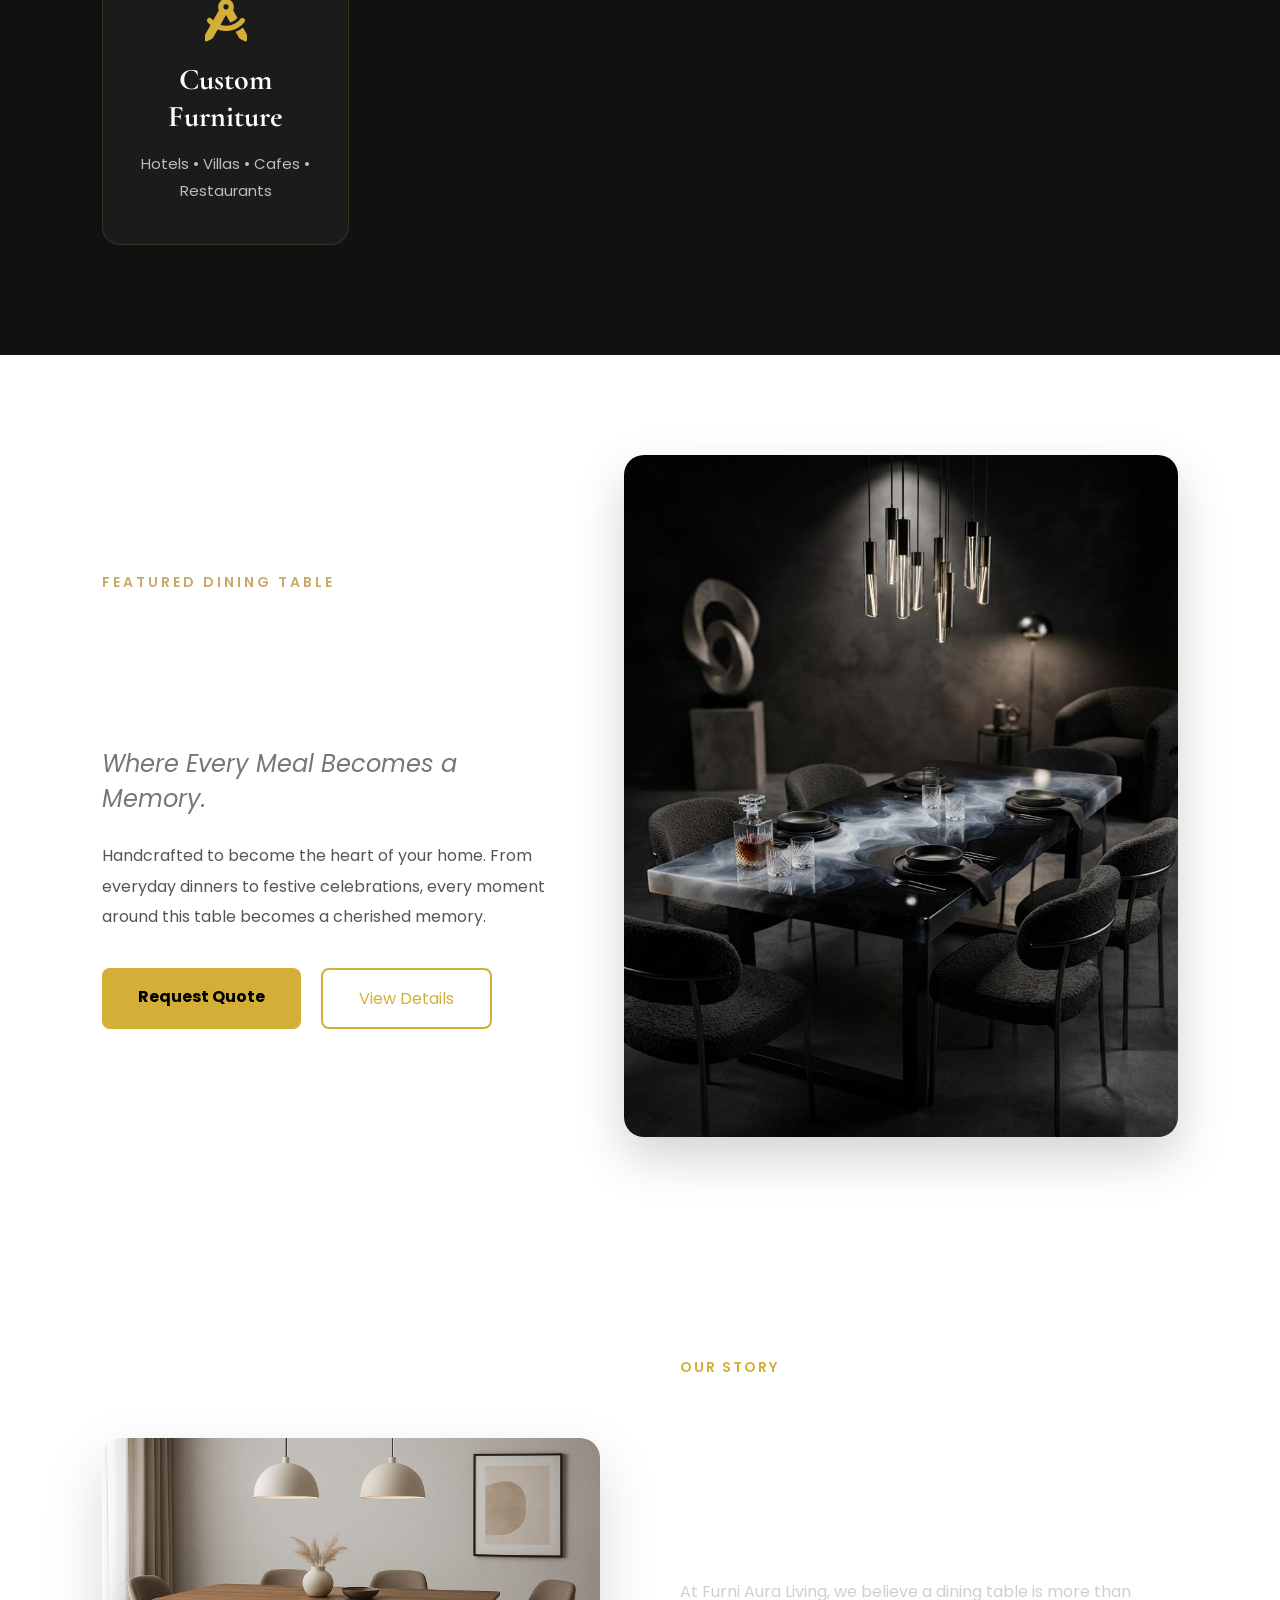
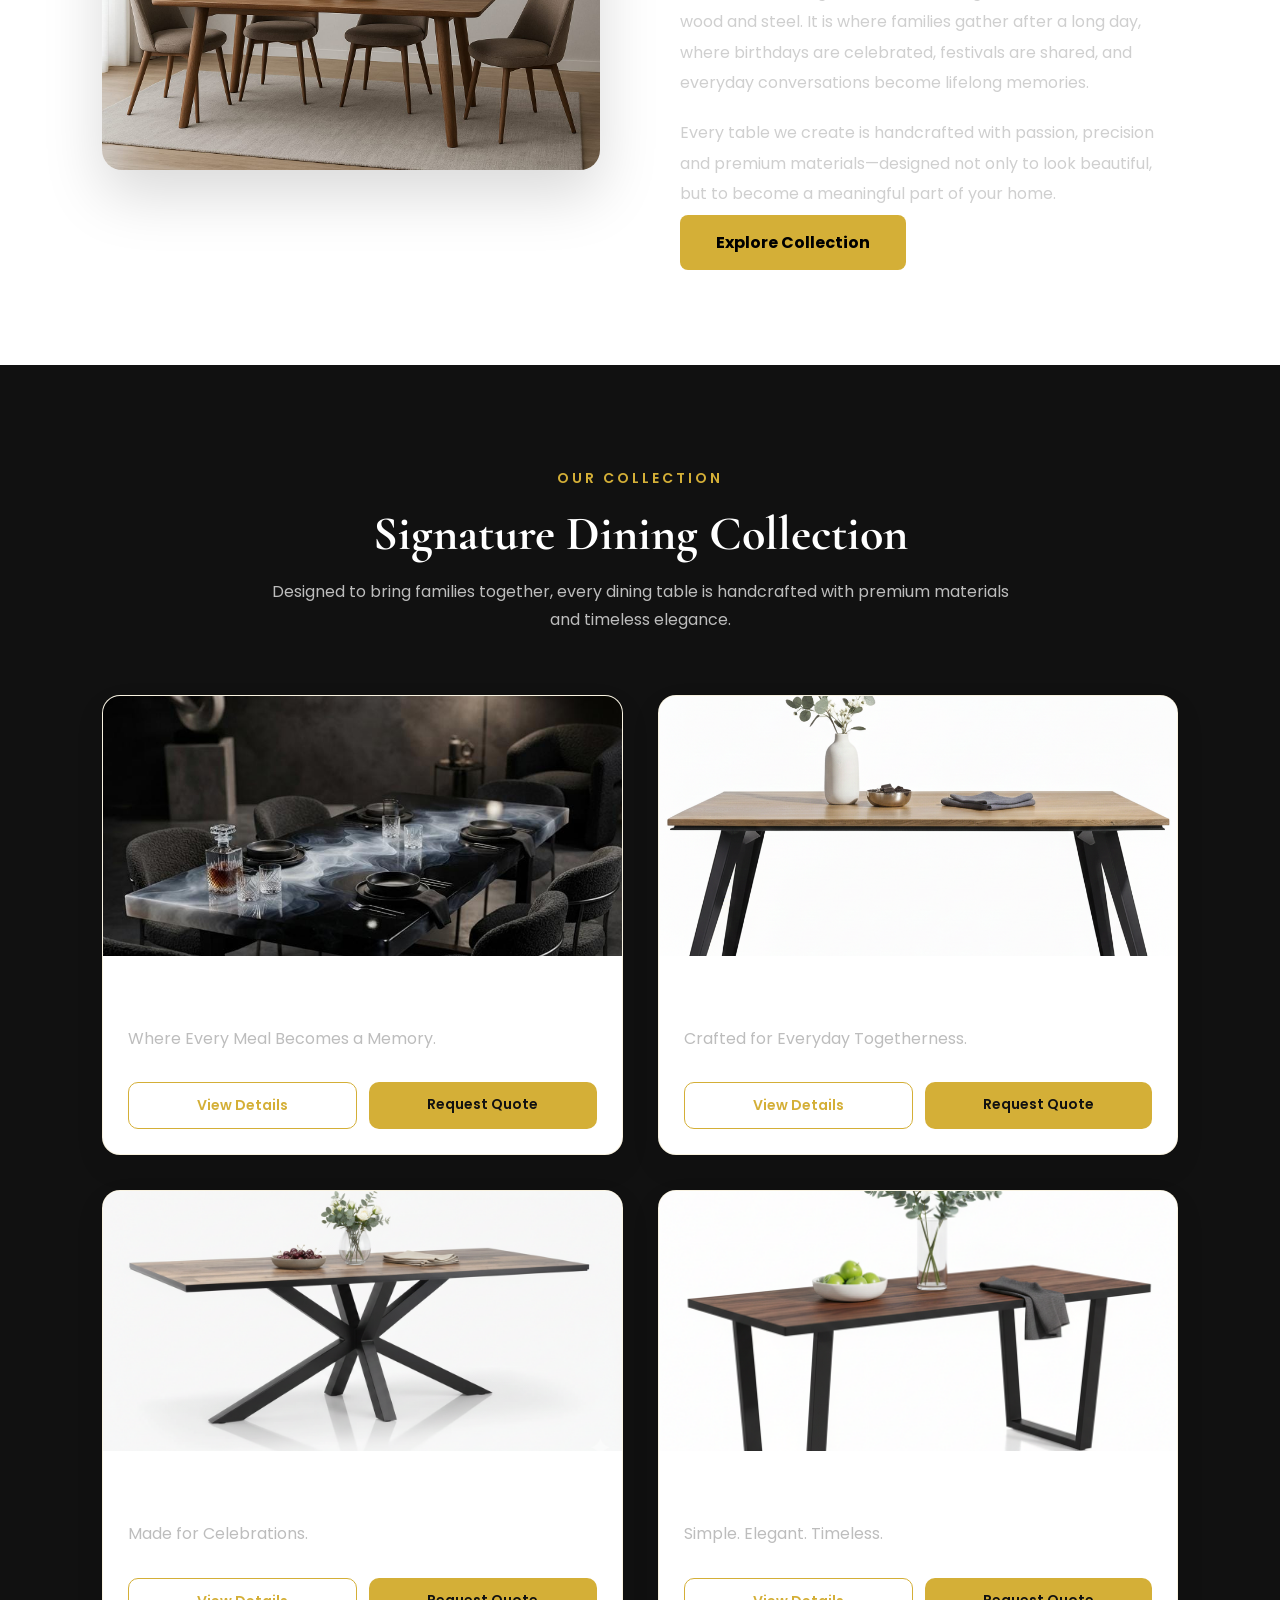
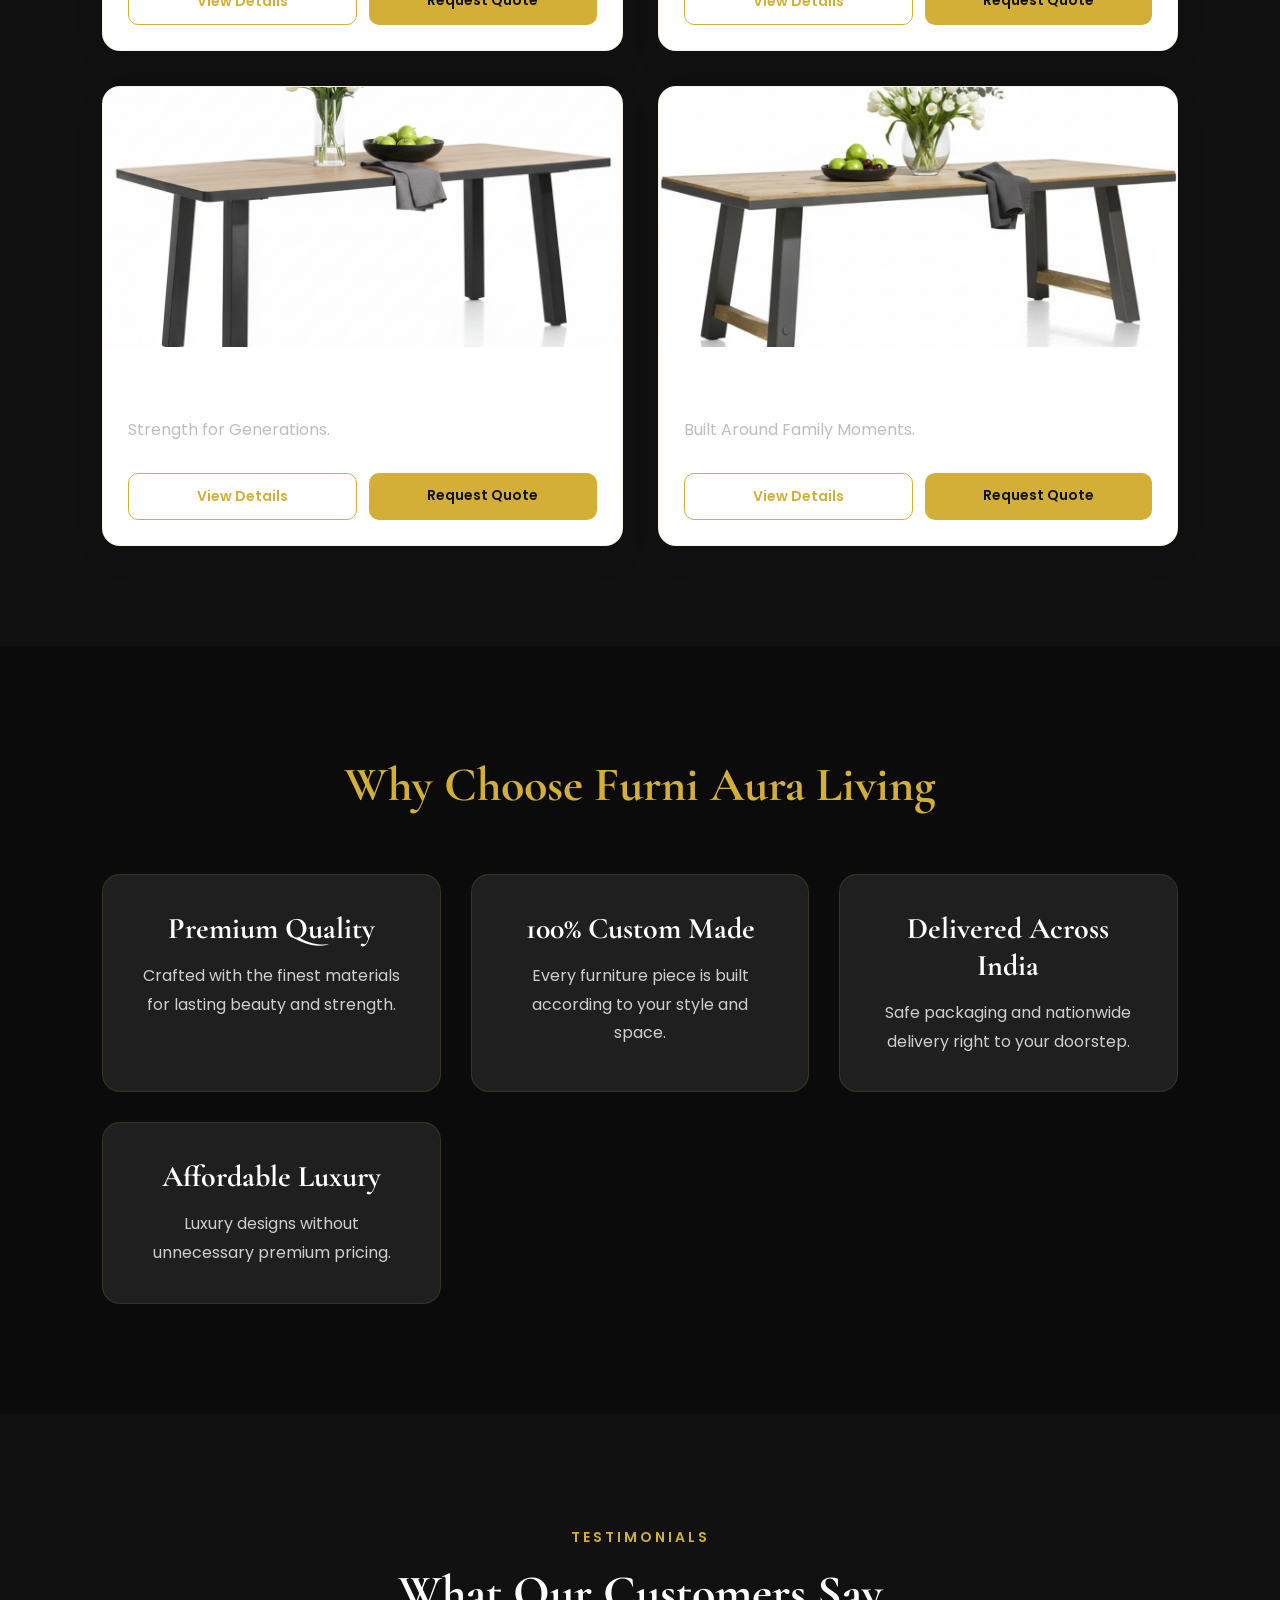
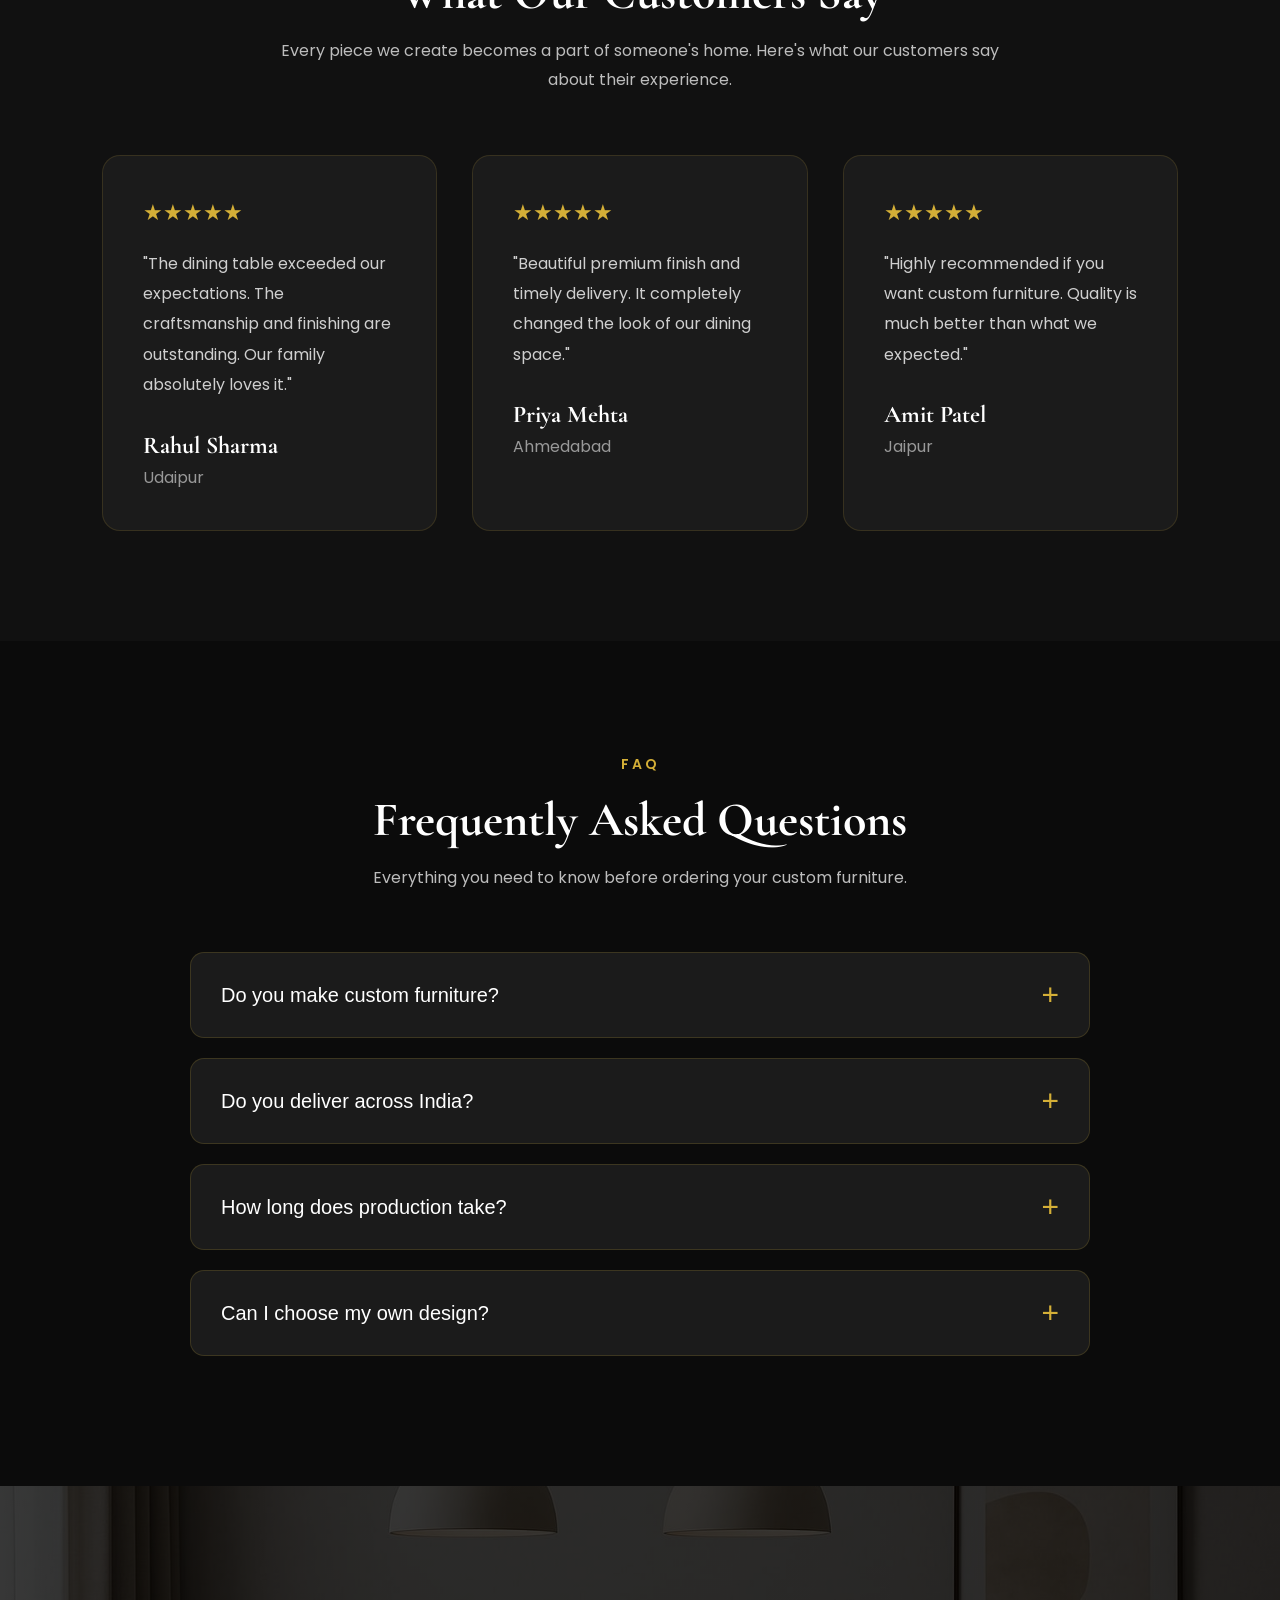
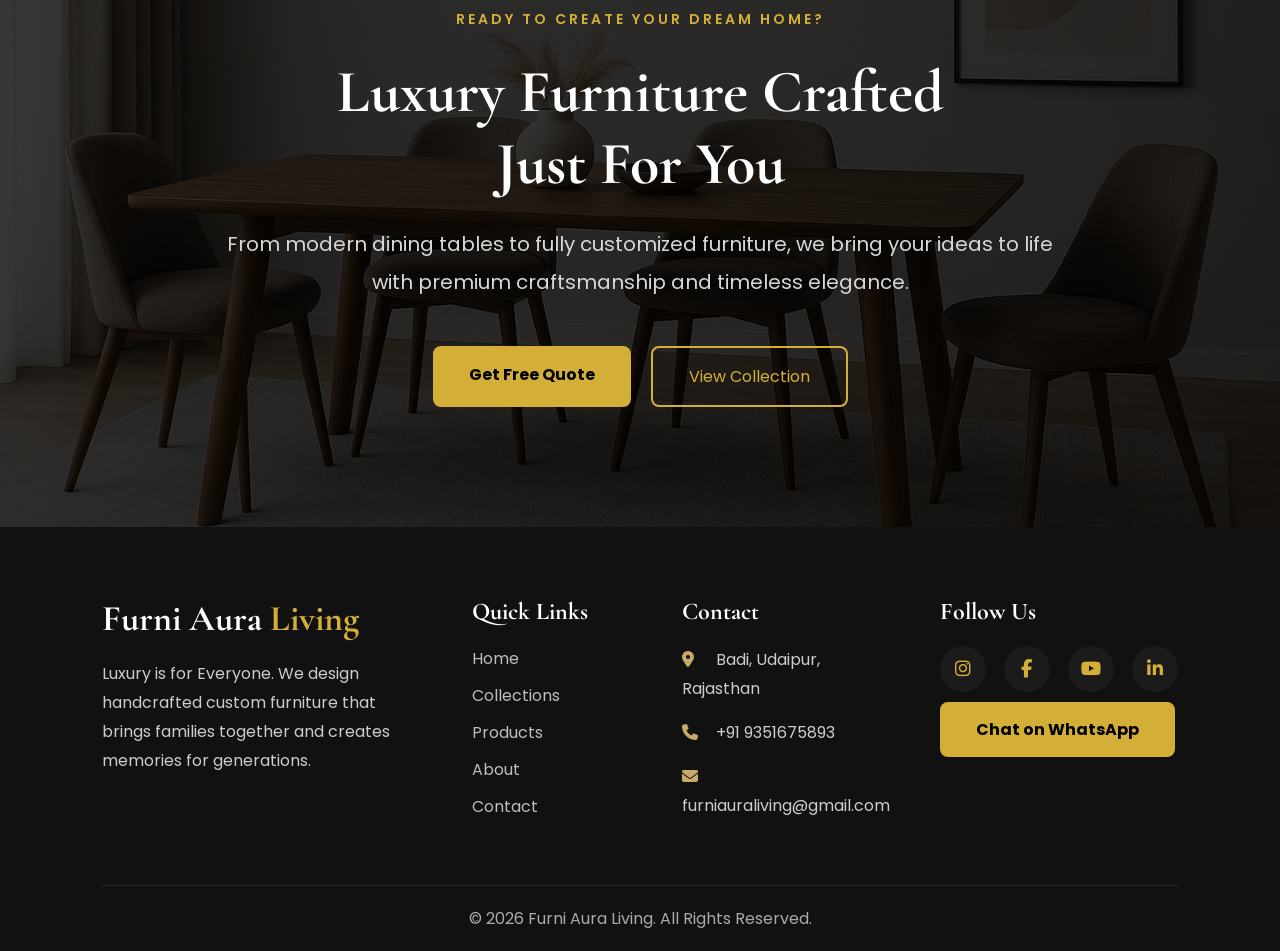
==== commit 667fd64d: "Add files via upload" ====
--- a/index.html
+++ b/index.html
@@ -1,14 +1,66 @@
 <!DOCTYPE html>
 <html lang="en">
+    <script type="application/ld+json">
+{
+  "@context": "https://schema.org",
+  "@type": "FurnitureStore",
+  "name": "Furni Aura Living",
+  "url": "https://dilipsuthar855.github.io/furni-aura-living/",
+  "logo": "https://dilipsuthar855.github.io/furni-aura-living/favicon.png",
+  "image": "https://dilipsuthar855.github.io/furni-aura-living/images/hero.jpg",
+  "description": "Premium custom furniture manufacturer in Udaipur. Dining tables, epoxy tables, coffee tables and custom furniture with Pan India delivery.",
+  "telephone": "+91-9351675893",
+  "email": "furniauraliving@gmail.com",
+  "address": {
+    "@type": "PostalAddress",
+    "streetAddress": "Badi",
+    "addressLocality": "Udaipur",
+    "addressRegion": "Rajasthan",
+    "postalCode": "313001",
+    "addressCountry": "IN"
+  },
+  "areaServed": "India",
+  "priceRange": "₹₹"
+}
+</script>
 <head>
     <meta charset="UTF-8">
     <meta name="viewport" content="width=device-width, initial-scale=1.0">
-    <title>Furni Aura Living</title>
-<link rel="preconnect" href="https://fonts.googleapis.com">
-<link rel="preconnect" href="https://fonts.gstatic.com" crossorigin>
-<link rel="icon" href="favicon.png">
-<link href="https://fonts.googleapis.com/css2?family=Cormorant+Garamond:wght@500;700&family=Poppins:wght@300;400;500;600;700&display=swap" rel="stylesheet">
-<link rel="stylesheet" href="https://cdnjs.cloudflare.com/ajax/libs/font-awesome/6.7.2/css/all.min.css">
+
+    <title>Custom Furniture in Udaipur | Furni Aura Living</title>
+
+    <meta name="description" content="Premium custom furniture manufacturer in Udaipur. Dining tables, epoxy tables, coffee tables, bedroom furniture and office furniture with Pan India delivery.">
+
+    <meta name="keywords" content="Furniture Udaipur, Custom Furniture Udaipur, Dining Table Udaipur, Epoxy Table, Wooden Furniture, Luxury Furniture, Furni Aura Living">
+
+    <meta name="author" content="Furni Aura Living">
+    <meta name="robots" content="index, follow">
+
+    <link rel="canonical" href="https://dilipsuthar855.github.io/furni-aura-living/">
+
+    <!-- Google Verification -->
+    <meta name="google-site-verification" content="caRcv7kDNRHNEvMI4Ewcoea4laLQdVDUmvwd77KZ9DE">
+
+    <!-- Open Graph -->
+    <meta property="og:title" content="Furni Aura Living">
+    <meta property="og:description" content="Luxury Custom Furniture Crafted in Udaipur.">
+    <meta property="og:type" content="website">
+    <meta property="og:url" content="https://dilipsuthar855.github.io/furni-aura-living/">
+    <meta property="og:image" content="https://dilipsuthar855.github.io/furni-aura-living/images/hero.jpg">
+
+    <!-- Favicon -->
+    <link rel="icon" href="favicon.png">
+
+    <!-- Fonts -->
+    <link rel="preconnect" href="https://fonts.googleapis.com">
+    <link rel="preconnect" href="https://fonts.gstatic.com" crossorigin>
+
+    <link href="https://fonts.googleapis.com/css2?family=Cormorant+Garamond:wght@500;700&family=Poppins:wght@300;400;500;600;700&display=swap" rel="stylesheet">
+
+    <!-- Font Awesome -->
+    <link rel="stylesheet" href="https://cdnjs.cloudflare.com/ajax/libs/font-awesome/6.7.2/css/all.min.css">
+
+    <!-- CSS -->
     <link rel="stylesheet" href="style.css">
 </head>
 
@@ -47,6 +99,10 @@
 
     <div class="hero-content">
 
+        <div class="hero-badge">
+            ★ Custom Made in India | Pan India Delivery
+        </div>
+
         <h1>Luxury Furniture Crafted for Every Home</h1>
 
         <p>
@@ -54,12 +110,13 @@
         </p>
 
         <div class="hero-buttons">
-<a href="https://wa.me/919351675893?text=Hi%20Furni%20Aura%20Living,%20I%20want%20to%20know%20more%20about%20your%20furniture." class="gold-btn" target="_blank">
-    Get Free Quote
-</a>
-<a href="collections.html" class="outline-btn">
-    Explore Collection
-</a>
+            <a href="https://wa.me/919351675893?text=Hi%20Furni%20Aura%20Living,%20I%20want%20to%20know%20more%20about%20your%20furniture." class="gold-btn" target="_blank">
+                Get Free Quote
+            </a>
+
+            <a href="collections.html" class="outline-btn">
+                Explore Collection
+            </a>
         </div>
 
     </div>
@@ -162,7 +219,7 @@
 
     <div class="featured-image">
 
-        <img src="smoky-wave.jpeg"
+        <img src="images/smoky-wave.jpeg"
              alt="Aura Black Epoxy Smoky Wave Dining">
 
     </div>
@@ -172,7 +229,7 @@
 
     <div class="story-image">
 
-        <img src="hero.jpg" alt="Furni Aura Living">
+        <img src="images/hero.jpg" alt="Furni Aura Living">
 
     </div>
 
@@ -228,7 +285,7 @@
     <div class="collection-grid">
 
         <div class="collection-card">
-            <img src="smoky-wave.jpeg" alt="">
+            <img src="images/smoky-wave.jpeg" alt="">
             <h3>Aura Black Epoxy Smoky Wave Dining</h3>
             <p>Where Every Meal Becomes a Memory.</p>
                 <div class="card-buttons">
@@ -247,7 +304,7 @@
         </div>
 
         <div class="collection-card">
-            <img src="urban-taper.png" alt="">
+            <img src="images/urban-taper.png" alt="">
             <h3>Aura Urban Taper Dining</h3>
             <p>Crafted for Everyday Togetherness.</p>
                 <div class="card-buttons">
@@ -266,7 +323,7 @@
         </div>
 
         <div class="collection-card">
-            <img src="x-classic.png" alt="">
+            <img src="images/x-classic.png" alt="">
             <h3>Aura X Classic Modo Dining</h3>
             <p>Made for Celebrations.</p>
                 <div class="card-buttons">
@@ -285,7 +342,7 @@
         </div>
 
         <div class="collection-card">
-            <img src="u-frame.png" alt="">
+            <img src="images/u-frame.png" alt="">
             <h3>Aura U Frame Modo Dining</h3>
             <p>Simple. Elegant. Timeless.</p>
                 <div class="card-buttons">
@@ -304,7 +361,7 @@
         </div>
 
         <div class="collection-card">
-            <img src="indigo-i-beam.png" alt="">
+            <img src="images/indigo-i-beam.png" alt="">
             <h3>Aura Indigo I Beam Dining</h3>
             <p>Strength for Generations.</p>
                 <div class="card-buttons">
--- a/style.css
+++ b/style.css
@@ -1605,4 +1605,182 @@
 #preloader.hide{
     opacity:0;
     visibility:hidden;
+}
+.hero-badge {
+    display: inline-block;
+    padding: 8px 18px;
+    margin-bottom: 20px;
+    background: rgba(255,255,255,0.15);
+    border: 1px solid rgba(255,255,255,0.3);
+    border-radius: 30px;
+    color: #fff;
+    font-size: 14px;
+    backdrop-filter: blur(8px);
+}
+/* =========================================
+   COLLECTIONS PAGE
+========================================= */
+
+.small-hero{
+    height:60vh;
+    display:flex;
+    align-items:center;
+    justify-content:center;
+    text-align:center;
+}
+
+.collections-section{
+    padding:80px 8%;
+    background:#f8f8f8;
+}
+
+.collection-grid{
+    display:grid;
+    grid-template-columns:repeat(auto-fit,minmax(340px,1fr));
+    gap:35px;
+    margin-top:50px;
+}
+
+.collection-card{
+    background:#fff;
+    border-radius:18px;
+    overflow:hidden;
+    box-shadow:0 12px 30px rgba(0,0,0,.08);
+    transition:.4s;
+}
+
+.collection-card:hover{
+    transform:translateY(-10px);
+    box-shadow:0 20px 40px rgba(0,0,0,.15);
+}
+
+.collection-card img{
+    width:100%;
+    height:260px;
+    object-fit:cover;
+    transition:.5s;
+}
+
+.collection-card:hover img{
+    transform:scale(1.08);
+}
+
+.collection-content{
+    padding:25px;
+}
+
+.collection-content h3{
+    font-size:28px;
+    margin-bottom:15px;
+    color:#222;
+}
+
+.collection-content p{
+    color:#666;
+    line-height:1.8;
+    margin-bottom:25px;
+}
+
+.collection-content .gold-btn{
+    display:inline-block;
+}
+
+/* ================= Footer ================= */
+
+.footer{
+    background:#111;
+    color:#fff;
+    padding:70px 8% 20px;
+}
+
+.footer-content{
+    display:grid;
+    grid-template-columns:repeat(auto-fit,minmax(250px,1fr));
+    gap:40px;
+}
+
+.footer h3{
+    margin-bottom:20px;
+    font-size:24px;
+}
+
+.footer p,
+.footer li{
+    color:#ccc;
+    line-height:1.8;
+}
+
+.footer ul{
+    list-style:none;
+    padding:0;
+}
+
+.footer ul li{
+    margin-bottom:10px;
+}
+
+.footer ul li a{
+    color:#ccc;
+    text-decoration:none;
+    transition:.3s;
+}
+
+.footer ul li a:hover{
+    color:#c8a96a;
+}
+
+.footer-contact i{
+    margin-right:10px;
+    color:#c8a96a;
+}
+
+.footer-bottom{
+    text-align:center;
+    border-top:1px solid rgba(255,255,255,.1);
+    margin-top:50px;
+    padding-top:20px;
+    color:#aaa;
+}
+
+/* ============== Mobile ============== */
+
+@media(max-width:768px){
+
+.small-hero{
+    height:50vh;
+}
+
+.collection-grid{
+    grid-template-columns:1fr;
+}
+
+.collection-card img{
+    height:220px;
+}
+
+.collection-content h3{
+    font-size:24px;
+}
+
+}
+.contact-form button{
+    width:100%;
+    padding:16px;
+    border:none;
+    border-radius:10px;
+    cursor:pointer;
+    margin-top:20px;
+}
+
+@media(max-width:768px){
+
+.contact-form{
+    width:100%;
+}
+
+.contact-form button{
+    display:block;
+    width:100%;
+}
+
 }
